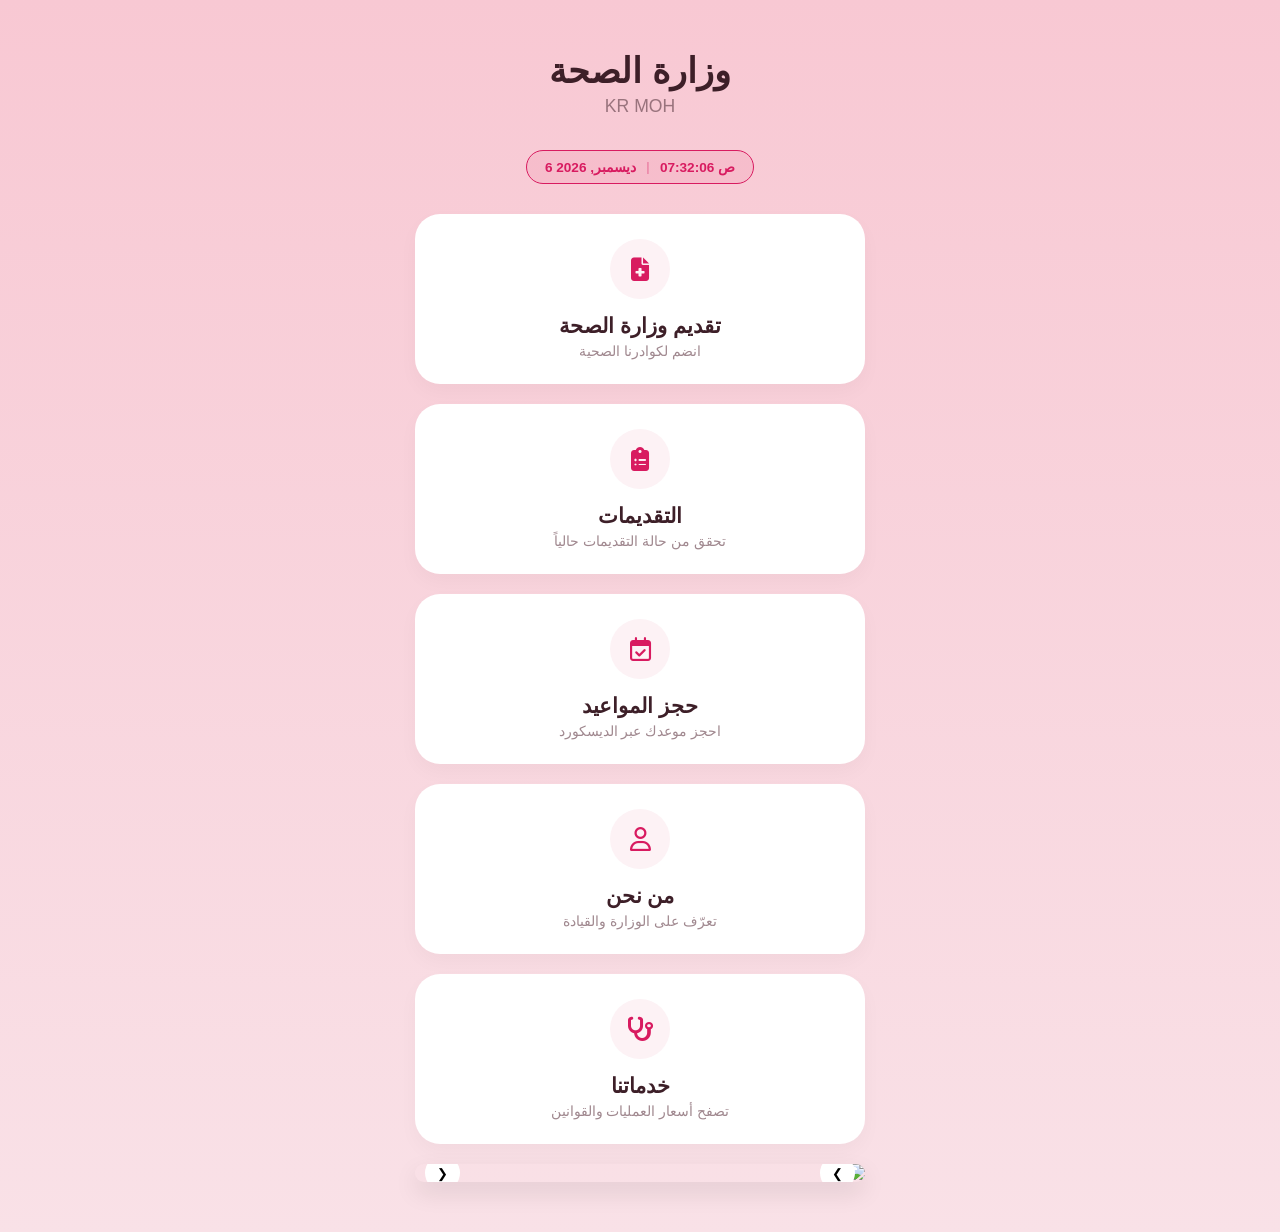
==== index.html @ a49d2ef0 "Update index.html" ====
<!DOCTYPE html>
<html lang="ar" dir="rtl">
<head>
    <meta charset="UTF-8">
    <meta name="viewport" content="width=device-width, initial-scale=1.0">
    <title>بوابة وزارة الصحة - KR MOH</title>
    <link rel="stylesheet" href="https://cdnjs.cloudflare.com/ajax/libs/font-awesome/6.4.0/css/all.min.css">
    <style>
        :root {
            --primary-pink: #d81b60;
            --soft-pink: #fdf2f5;
            --text-dark: #3d1f28;
            --bg-gradient: linear-gradient(180deg, #f8c8d3 0%, #f9e1e7 100%);
        }

        body { 
            margin: 0; font-family: 'Segoe UI', sans-serif; 
            background: var(--bg-gradient); min-height: 100vh; color: var(--text-dark);
            overflow-x: hidden;
        }

        .header-section { text-align: center; padding: 50px 20px 30px; }
        .header-section h1 { font-size: 2.2rem; margin: 0; font-weight: bold; }
        .header-section p { font-size: 1.1rem; opacity: 0.5; margin-top: 5px; }

        /* --- تصميم الساعة المتحركة --- */
        .time-widget {
            display: inline-flex;
            align-items: center;
            justify-content: center;
            background: rgba(216, 27, 96, 0.08);
            border: 1px solid var(--primary-pink);
            padding: 8px 18px;
            border-radius: 50px;
            font-size: 0.85rem;
            font-weight: bold;
            color: var(--primary-pink);
            gap: 10px;
            margin-top: 15px;
            direction: ltr;
        }
        .divider { opacity: 0.3; }

        .container { max-width: 450px; margin: 0 auto; padding: 0 20px 50px; }

        .card {
            background-color: #fff; border-radius: 25px; padding: 25px;
            margin-bottom: 20px; text-align: center;
            box-shadow: 0 8px 20px rgba(0,0,0,0.03); cursor: pointer; transition: 0.3s;
        }
        .card:active { transform: scale(0.95); }

        .icon-circle {
            width: 60px; height: 60px; background-color: var(--soft-pink);
            border-radius: 50%; display: flex; align-items: center; justify-content: center;
            margin: 0 auto 15px; color: var(--primary-pink); font-size: 24px;
        }

        .card h3 { margin: 0; font-size: 1.3rem; }
        .card p { margin: 5px 0 0; font-size: 0.9rem; color: #a0888f; }

        /* --- Modals --- */
        .modal-overlay {
            position: fixed; top: 0; left: 0; width: 100%; height: 100%;
            background: rgba(0, 0, 0, 0.3); backdrop-filter: blur(5px);
            display: none; justify-content: center; align-items: flex-end; z-index: 1000;
        }
        .modal-overlay.active { display: flex; }

        .modal-content {
            background: #fff; width: 100%; max-width: 450px;
            height: 85vh; 
            border-radius: 40px 40px 0 0; padding: 30px 20px;
            position: relative; box-shadow: 0 -10px 30px rgba(0,0,0,0.1);
            transform: translateY(100%); transition: transform 0.4s ease-out;
            overflow-y: auto;
        }
        .modal-overlay.active .modal-content { transform: translateY(0); }

        .modal-header { 
            display: flex; align-items: center; justify-content: space-between;
            margin-bottom: 25px; padding-bottom: 15px; border-bottom: 1px solid #eee;
        }
        .modal-header h3 { margin: 0; font-size: 1.5rem; }

        .close-btn {
            background: var(--soft-pink); color: var(--primary-pink);
            width: 35px; height: 35px; border-radius: 50%;
            display: flex; align-items: center; justify-content: center; cursor: pointer;
        }

        .modal-item, .leader-item {
            padding: 18px; border-radius: 20px; background: #fafafa;
            display: flex; align-items: center; gap: 15px; margin-bottom: 12px;
            cursor: pointer; transition: 0.2s;
        }
        .modal-item:hover { background: var(--soft-pink); transform: translateX(-5px); }
        .modal-item i, .leader-item i { color: var(--primary-pink); font-size: 20px; width: 25px; text-align: center; }

        .sub-view { display: none; }
        .leader-info h4 { margin: 0; font-size: 1.1rem; }
        .leader-info p { margin: 2px 0 0; font-size: 0.9rem; color: #a0888f; }
        .price-tag { margin-right: auto; font-weight: bold; color: var(--primary-pink); background: var(--soft-pink); padding: 5px 12px; border-radius: 12px; font-size: 0.9rem; }

        .slider-container {
            position: relative; overflow: hidden; border-radius: 20px;
            margin-top: 20px; box-shadow: 0 10px 25px rgba(0,0,0,0.1);
        }
        .slides { display: flex; transition: transform 0.5s ease; width: 100%; }
        .slides img { width: 100%; flex-shrink: 0; object-fit: cover; }
        .nav-btn { position: absolute; top: 50%; transform: translateY(-50%); background: #fff; border: none; width: 35px; height: 35px; border-radius: 50%; cursor: pointer; z-index: 10; }
        .btn-prev { right: 10px; } .btn-next { left: 10px; }
    </style>
</head>
<body>

    <div class="header-section">
        <h1>وزارة الصحة</h1>
        <p>KR MOH</p>
        
        <div class="time-widget">
            <span id="display-date">-- مارس, 2026</span>
            <span class="divider">|</span>
            <span id="display-time">00:00:00 ص</span>
        </div>
    </div>

    <div class="container">
        <div class="card">
            <div class="icon-circle"><i class="fa-solid fa-file-medical"></i></div>
            <h3>تقديم وزارة الصحة</h3>
            <p>انضم لكوادرنا الصحية</p>
        </div>

        <div class="card" onclick="openModal('applyStatusModal')">
            <div class="icon-circle"><i class="fa-solid fa-clipboard-list"></i></div>
            <h3>التقديمات</h3>
            <p>تحقق من حالة التقديمات حالياً</p>
        </div>

        <div class="card" onclick="window.open('https://discord.com/channels/851534602576461854/878551331508486224', '_blank')">
            <div class="icon-circle"><i class="fa-regular fa-calendar-check"></i></div>
            <h3>حجز المواعيد</h3>
            <p>احجز موعدك عبر الديسكورد</p>
        </div>

        <div class="card" onclick="openModal('aboutModal')">
            <div class="icon-circle"><i class="fa-regular fa-user"></i></div>
            <h3>من نحن</h3>
            <p>تعرّف على الوزارة والقيادة</p>
        </div>

        <div class="card" onclick="openModal('servicesModal')">
            <div class="icon-circle"><i class="fa-solid fa-stethoscope"></i></div>
            <h3>خدماتنا</h3>
            <p>تصفح أسعار العمليات والقوانين</p>
        </div>

        <div class="slider-container">
            <div class="slides" id="imgSlider">
                <img src="https://i.ibb.co/0ytYBzNd/image-5.png" alt="1">
                <img src="https://i.ibb.co/2YhW65mk/IMG-3065.png" alt="2">
                <img src="https://i.ibb.co/pBP81WkB/1647462106957.png" alt="3">
            </div>
            <button class="nav-btn btn-prev" onclick="move(1)">❯</button>
            <button class="nav-btn btn-next" onclick="move(-1)">❮</button>
        </div>
    </div>

    <div class="modal-overlay" id="applyStatusModal" onclick="closeModalOutside(event, 'applyStatusModal')">
        <div class="modal-content">
            <div class="modal-header">
                <div class="close-btn" onclick="closeModal('applyStatusModal')"><i class="fa-solid fa-xmark"></i></div>
                <h3>التقديمات</h3>
                <div style="width:35px"></div>
            </div>

            <div class="modal-item" style="flex-direction: column; align-items: flex-start; gap: 5px; cursor: default;">
                <div style="display: flex; align-items: center; gap: 12px;">
                    <i class="fa-solid fa-hospital-user"></i>
                    <span style="font-weight: bold;">تقديم وزارة الصحة</span>
                </div>
                <div style="margin-right: 37px; font-size: 0.95rem; color: #d81b60;">حالة التقديم : " غير متاح " ❌</div>
            </div>

            <div class="modal-item" style="flex-direction: column; align-items: flex-start; gap: 5px; cursor: default;">
                <div style="display: flex; align-items: center; gap: 12px;">
                    <i class="fa-solid fa-hand-holding-medical"></i>
                    <span style="font-weight: bold;">تقديم تطوع الهلال الاحمر</span>
                </div>
                <div style="margin-right: 37px; font-size: 0.95rem; color: #d81b60;">حالة التقديم : " غير متاح " ❌</div>
            </div>

            <div class="modal-item" style="flex-direction: column; align-items: flex-start; gap: 5px; cursor: default;">
                <div style="display: flex; align-items: center; gap: 12px;">
                    <i class="fa-solid fa-graduation-cap"></i>
                    <span style="font-weight: bold;">تقديم الكلية الصحية</span>
                </div>
                <div style="margin-right: 37px; font-size: 0.95rem; color: #d81b60;">حالة التقديم : " غير متاح " ❌</div>
            </div>
        </div>
    </div>

    <div class="modal-overlay" id="aboutModal" onclick="closeModalOutside(event, 'aboutModal')">
        <div class="modal-content">
            <div id="aboutMainView">
                <div class="modal-header">
                    <div class="close-btn" onclick="closeModal('aboutModal')"><i class="fa-solid fa-xmark"></i></div>
                    <h3>عن الوزارة</h3>
                    <div style="width:35px"></div>
                </div>
                <div class="modal-item" onclick="showView('aboutMainView', 'leadershipView')">
                    <i class="fa-solid fa-crown"></i>
                    <span>قيادة الوزارة</span>
                </div>
                <div class="modal-item" onclick="showView('aboutMainView', 'structureView')">
                    <i class="fa-solid fa-sitemap"></i>
                    <span>الهيكل التنظيمي</span>
                </div>
                <div class="modal-item" onclick="showView('aboutMainView', 'historyView')">
                    <i class="fa-solid fa-landmark"></i>
                    <span>تاريخ الوزارة</span>
                </div>
            </div>

            <div id="structureView" class="sub-view">
                <div class="modal-header">
                    <div class="close-btn" onclick="showView('structureView', 'aboutMainView')"><i class="fa-solid fa-arrow-right"></i></div>
                    <h3>الهيكل التنظيمي</h3>
                    <div style="width:35px"></div>
                </div>
                <div style="text-align: center; padding: 10px;">
                    <img src="https://i.postimg.cc/ZRYD2xvG/KR-20260323-054129.png" style="width: 100%; border-radius: 20px;">
                </div>
            </div>

            <div id="leadershipView" class="sub-view">
                <div class="modal-header">
                    <div class="close-btn" onclick="showView('leadershipView', 'aboutMainView')"><i class="fa-solid fa-arrow-right"></i></div>
                    <h3>القيادة العليا</h3>
                    <div style="width:35px"></div>
                </div>
                <div class="leader-item"><i class="fa-solid fa-user-tie"></i><div class="leader-info"><h4>أمين الجوبري</h4><p>وزير الصحة</p></div></div>
                <div class="leader-item"><i class="fa-solid fa-user-shield"></i><div class="leader-info"><h4>لا يوجد حالياً</h4><p>نائب وزير الصحة</p></div></div>
                <div class="leader-item"><i class="fa-solid fa-user-gear"></i><div class="leader-info"><h4>عمار الهذلي</h4><p>مستشار وزير الصحة</p></div></div>
                <div class="leader-item"><i class="fa-solid fa-hospital-user"></i><div class="leader-info"><h4>كريم السيد</h4><p>مدير المستشفى</p></div></div>
                <div class="leader-item"><i class="fa-solid fa-truck-medical"></i><div class="leader-info"><h4>هورس العربي</h4><p>مسؤول المسعفين</p></div></div>
            </div>

            <div id="historyView" class="sub-view">
                <div class="modal-header">
                    <div class="close-btn" onclick="showView('historyView', 'aboutMainView')"><i class="fa-solid fa-arrow-right"></i></div>
                    <h3>تاريخ الوزارة</h3>
                    <div style="width:35px"></div>
                </div>
                <div style="padding: 10px; line-height: 1.6;">
                    <p style="font-weight: bold; color: var(--primary-pink); background: var(--soft-pink); padding: 10px; border-radius: 15px; text-align: center;">
                        تأسست الوزارة في اليوم 21/9/2021
                    </p>
                    <h4 style="margin: 20px 0 10px;"><i class="fa-solid fa-clock-rotate-left" style="margin-left: 8px;"></i>وزراؤها عبر الزمن:</h4>
                    <div style="font-size: 0.9rem;">
                        <div class="modal-item" style="cursor: default; flex-direction: column; align-items: flex-start;">
                            <span style="font-weight: bold;">1- ستارك (أول وزير)</span>
                            <small>تعيين: 28/9/2021</small>
                        </div>
                        <div class="modal-item" style="cursor: default; flex-direction: column; align-items: flex-start;">
                            <span style="font-weight: bold;">2- cJ314</span>
                            <small>تعيين: 14/10/2021</small>
                        </div>
                        <div class="modal-item" style="cursor: default; flex-direction: column; align-items: flex-start;">
                            <span style="font-weight: bold;">3- خالد العتيبي</span>
                            <small>تعيين: 3/1/2022 | النائب: أحمد الحربي</small>
                        </div>
                        <div class="modal-item" style="cursor: default; flex-direction: column; align-items: flex-start;">
                            <span style="font-weight: bold;">4- أحمد الحربي</span>
                            <small>تعيين: 26/11/2022 | النائب: احمد البلوي | المستشار: أمين الجوبري</small>
                        </div>
                        <div class="modal-item" style="cursor: default; flex-direction: column; align-items: flex-start;">
                            <span style="font-weight: bold;">5- احمد البلوي</span>
                            <small>تعيين: 1/6/2023 | النائب السابق: ريان البلوي</small>
                        </div>
                        <div class="modal-item" style="cursor: default; flex-direction: column; align-items: flex-start;">
                            <span style="font-weight: bold;">6- ريان البلوي</span>
                            <small>تعيين: 07/09/2023 | النائب السابق: أمين الجوبري</small>
                        </div>
                        <div class="modal-item" style="cursor: default; flex-direction: column; align-items: flex-start;">
                            <span style="font-weight: bold;">7- أمين الجوبري</span>
                            <small>تعيين: 2023/8/17 | النائب: صالح الزهراني | المستشار: أبو عطالله</small>
                        </div>
                        <div class="modal-item" style="cursor: default; flex-direction: column; align-items: flex-start;">
                            <span style="font-weight: bold;">8- صالح الزهراني</span>
                            <small>تعيين: 2025/1/10 | النائب: s3udi101 | المستشار: أبو عطالله</small>
                        </div>
                        <div class="modal-item" style="cursor: default; flex-direction: column; align-items: flex-start;">
                            <span style="font-weight: bold;">9- خالد الأسمري</span>
                            <small>تعيين: 2026/9/5 | النائب: fd4o | المستشارين: kld111 & u_04</small>
                        </div>
                        <div class="modal-item" style="cursor: default; flex-direction: column; align-items: flex-start;">
                            <span style="font-weight: bold;">10- ابو سعود</span>
                            <small>تعيين: 2026/2/5 | النائب: u_04 | المستشار: rv8w</small>
                        </div>
                        <div class="modal-item" style="cursor: default; flex-direction: column; align-items: flex-start; border: 2px solid var(--primary-pink);">
                            <span style="font-weight: bold; color: var(--primary-pink);">11- أمين الجوبري (الوزير الحالي)</span>
                            <small>تعيين: 2026/3/1</small>
                        </div>
                    </div>
                </div>
            </div>
        </div>
    </div>

    <div class="modal-overlay" id="servicesModal" onclick="closeModalOutside(event, 'servicesModal')">
        <div class="modal-content">
            <div id="servicesMainView">
                <div class="modal-header">
                    <div class="close-btn" onclick="closeModal('servicesModal')"><i class="fa-solid fa-xmark"></i></div>
                    <h3>خدماتنا</h3>
                    <div style="width:35px"></div>
                </div>
                <div class="modal-item" onclick="showView('servicesMainView', 'operationsCatsView')">
                    <i class="fa-solid fa-money-bill-wave"></i>
                    <span>أسعار العمليات</span>
                </div>
                <div class="modal-item" onclick="showView('servicesMainView', 'citizenRightsView')">
                    <i class="fa-solid fa-scale-balanced"></i>
                    <span>حقوق المواطن العامة</span>
                </div>
                <div class="modal-item" onclick="showView('servicesMainView', 'rulesView')">
                    <i class="fa-solid fa-gavel"></i>
                    <span>قوانين الحجز</span>
                </div>
                <div class="modal-item" onclick="showView('servicesMainView', 'formsView')">
                    <i class="fa-solid fa-file-signature"></i>
                    <span>النماذج</span>
                </div>
            </div>

            <div id="citizenRightsView" class="sub-view">
                <div class="modal-header">
                    <div class="close-btn" onclick="showView('citizenRightsView', 'servicesMainView')"><i class="fa-solid fa-arrow-right"></i></div>
                    <h3>حقوق المواطن العامة</h3>
                    <div style="width:35px"></div>
                </div>
                <div class="modal-item" style="cursor: default;"><span>1- أن يتم أعلامك عن حقوقك بطريقة واضحة ومفهومة.</span></div>
                <div class="modal-item" style="cursor: default;"><span>2- الحصول على أنسب علاج والتمتع بأفضل الخدمات الملائمة له والتي تساعد على معالجة ألأمه  وتخطي مراحل العلاج بأمان.</span></div>
                <div class="modal-item" style="cursor: default;"><span>3- الحصول على أفضل أوجه الرعاية الصحية التي تحفظ كرامته وحريته وتبث أمل الشفاء في نفسه.</span></div>
            <div class="modal-item" style="cursor: default;"><span>4- التعرف على هوية الفريق الطبي و الطاقم الذي  يقوم على رعايته وخدمته ومعرفة الطبيب المسؤول المباشر عن  معالجته ومتابعة حالته.</span></div>
         <div class="modal-item" style="cursor: default;"><span>5- أختيار الطبيب المعالج وطلب رأي طبي أخر ( لا تطبق بعض الأوقات ).</span></div>
           <div class="modal-item" style="cursor: default;"><span>6- أن يتم اعلامك عن وضعك الصحي الحالي ، خيارات العلاج ، المخاطر المترتبة من العلاج ، النتائج المتوقعة من تلقي العلاج ، رفض العلاج ومدة الإقامة ، بالإضافة إلى حقه في معرفة تكاليف معالجته التقديرية مع حقه في المشاركة الكاملة في اتخاذ القرارات المتعلقة بالعلاج ، يمكنة الخروج من المستشفى على مسؤوليتة الخاصة.</span></div>
              <div class="modal-item" style="cursor: default;"><span>7- الحصول على التوعية والتأهيل والإرشاد ليكون قادراً على ممارسة حقه في المشاركة واتخاذ القرارات المتعلقة بعلاجه والتمييز بين الخيارات المتاحة ، له الحق في رفض العلاج أو طلب تخفيف الألم بطريقة فعالة.</span></div>
            <div class="modal-item" style="cursor: default;"><span>8- التأكد من استعمال جميع الحقوق حسب السياسة.</span></div>
            </div>

            <div id="formsView" class="sub-view">
                <div class="modal-header">
                    <div class="close-btn" onclick="showView('formsView', 'servicesMainView')"><i class="fa-solid fa-arrow-right"></i></div>
                    <h3>النماذج</h3>
                    <div style="width:35px"></div>
                </div>
                <div class="modal-item"><span>نموذج شكوى</span></div>
                <div class="modal-item"><span>نموذج اقتراح</span></div>
                <div class="modal-item"><span>نموذج تقرير طبي</span></div>
            </div>

            <div id="operationsCatsView" class="sub-view">
                <div class="modal-header">
                    <div class="close-btn" onclick="showView('operationsCatsView', 'servicesMainView')"><i class="fa-solid fa-arrow-right"></i></div>
                    <h3>أقسام العمليات</h3>
                    <div style="width:35px"></div>
                </div>
                <div class="modal-item" onclick="showView('operationsCatsView', 'cat1View')"><span>الجراحة العامة والعيون</span></div>
                <div class="modal-item" onclick="showView('operationsCatsView', 'cat2View')"><span>العظام والمفاصل</span></div>
                <div class="modal-item" onclick="showView('operationsCatsView', 'cat3View')"><span>القلب</span></div>
                <div class="modal-item" onclick="showView('operationsCatsView', 'cat4View')"><span>الدماغ وبقية الجسم</span></div>
            </div>

            <div id="cat1View" class="sub-view">
                <div class="modal-header">
                    <div class="close-btn" onclick="showView('cat1View', 'operationsCatsView')"><i class="fa-solid fa-arrow-right"></i></div>
                    <h3>الجراحة والعيون</h3>
                    <div style="width:35px"></div>
                </div>
                <div class="leader-item"><span>استئصال المرارة</span><div class="price-tag">4k</div></div>
                <div class="leader-item"><span>الأورام السطحية</span><div class="price-tag">4k</div></div>
                <div class="leader-item"><span>عمليات الجهاز الهضمي</span><div class="price-tag">4k</div></div>
                <div class="leader-item"><span>عمليات التجميل</span><div class="price-tag">4k</div></div>
                <div class="leader-item"><span>تصحيح النظر</span><div class="price-tag">5k</div></div>
                <div class="leader-item"><span>زراعة القرنية</span><div class="price-tag">5k</div></div>
            </div>

            <div id="cat2View" class="sub-view">
                <div class="modal-header">
                    <div class="close-btn" onclick="showView('cat2View', 'operationsCatsView')"><i class="fa-solid fa-arrow-right"></i></div>
                    <h3>العظام والمفاصل</h3>
                    <div style="width:35px"></div>
                </div>
                <div class="leader-item"><span>إصلاح الكسور</span><div class="price-tag">5k</div></div>
                <div class="leader-item"><span>تغيير المفاصل</span><div class="price-tag">5k</div></div>
                <div class="leader-item"><span>إصلاح الأربطة</span><div class="price-tag">5k</div></div>
                <div class="leader-item"><span>تطويل العظام</span><div class="price-tag">5k</div></div>
                <div class="leader-item"><span>الرباط الصليبي</span><div class="price-tag">5k</div></div>
            </div>

            <div id="cat3View" class="sub-view">
                <div class="modal-header">
                    <div class="close-btn" onclick="showView('cat3View', 'operationsCatsView')"><i class="fa-solid fa-arrow-right"></i></div>
                    <h3>القلب</h3>
                    <div style="width:35px"></div>
                </div>
                <div class="leader-item"><span>القسطرة</span><div class="price-tag">8k</div></div>
                <div class="leader-item"><span>الشرايين ومشاكلها</span><div class="price-tag">8k</div></div>
                <div class="leader-item"><span>تغيير الصمامات</span><div class="price-tag">8k</div></div>
                <div class="leader-item"><span>القلب المفتوح</span><div class="price-tag">8k</div></div>
            </div>

            <div id="cat4View" class="sub-view">
                <div class="modal-header">
                    <div class="close-btn" onclick="showView('cat4View', 'operationsCatsView')"><i class="fa-solid fa-arrow-right"></i></div>
                    <h3>الدماغ وبقية الجسم</h3>
                    <div style="width:35px"></div>
                </div>
                <div class="leader-item"><span>أورام الدماغ</span><div class="price-tag">5k</div></div>
                <div class="leader-item"><span>نزيف داخلي / بالدماغ</span><div class="price-tag">5k</div></div>
                <div class="leader-item"><span>حصى الكلى</span><div class="price-tag">5k</div></div>
                <div class="leader-item"><span>زراعة كلى</span><div class="price-tag">5k</div></div>
                <div class="leader-item"><span>الطلقات النارية</span><div class="price-tag">5k</div></div>
                <div class="leader-item"><span>أعراض الجسم الأخرى</span><div class="price-tag">5k</div></div>
            </div>

            <div id="rulesView" class="sub-view">
                <div class="modal-header">
                    <div class="close-btn" onclick="showView('rulesView', 'servicesMainView')"><i class="fa-solid fa-arrow-right"></i></div>
                    <h3>قوانين الحجز العامة</h3>
                    <div style="width:35px"></div>
                </div>
                <div class="modal-item"><i class="fa-solid fa-rotate-left"></i><span>1- يمنع تكرار الحجز.</span></div>
                <div class="modal-item"><i class="fa-solid fa-at"></i><span>2- يمنع المنشن منعاً باتاً.</span></div>
                <div class="modal-item"><i class="fa-solid fa-comment-slash"></i><span>3- يمنع التحدث في شات الحجز منعاً باتاً.</span></div>
                <div class="modal-item"><i class="fa-solid fa-file-circle-exclamation"></i><span>4- عدم التزامك للنموذج يعرضك للرفض.</span></div>
                <div class="modal-item"><i class="fa-solid fa-id-card"></i><span>5- عدم كتابة بياناتك الكاملة يعرضك للرفض.</span></div>
                <div class="modal-item"><i class="fa-solid fa-user-slash"></i><span>6- يمنع إزعاج المسعفين أو من يخصهم الأمر.</span></div>
                <div class="modal-item"><i class="fa-solid fa-user-lock"></i><span>7- يمنع التقديم للرتب التالية: المطلوبين لدى العدالة - مسؤولين البلاك ماركت - رئيس العصابة ونائبه.</span></div>
            </div>
        </div>
    </div>

    <script>
        // --- سكربت الساعة الجديد ---
        function updateClock() {
            const now = new Date();
            const months = ["يناير", "فبراير", "مارس", "أبريل", "مايو", "يونيو", "يوليو", "أغسطس", "سبتمبر", "أكتوبر", "نوفمبر", "ديسمبر"];
            const dateStr = `${now.getDate()} ${months[now.getMonth()]}, ${now.getFullYear()}`;
            
            let h = now.getHours();
            let m = String(now.getMinutes()).padStart(2, '0');
            let s = String(now.getSeconds()).padStart(2, '0');
            let ampm = h >= 12 ? 'م' : 'ص';
            h = h % 12 || 12;
            const timeStr = `${String(h).padStart(2, '0')}:${m}:${s} ${ampm}`;

            document.getElementById('display-date').textContent = dateStr;
            document.getElementById('display-time').textContent = timeStr;
        }
        setInterval(updateClock, 1000);
        updateClock();

        // --- باقي السكربت الخاص بك ---
        function openModal(id) { 
            const m = document.getElementById(id);
            if(m) {
                m.style.display = 'flex';
                setTimeout(() => m.classList.add('active'), 10);
            }
        }

        function closeModal(id) { 
            const m = document.getElementById(id);
            if(m) {
                m.classList.remove('active');
                setTimeout(() => {
                    m.style.display = 'none';
                    resetModals();
                }, 400);
            }
        }

        function closeModalOutside(e, id) { if(e.target.id === id) closeModal(id); }

        function showView(hideId, showId) {
            document.getElementById(hideId).style.display = 'none';
            document.getElementById(showId).style.display = 'block';
        }

        function resetModals() {
            const views = ['aboutMainView', 'servicesMainView'];
            views.forEach(v => { if(document.getElementById(v)) document.getElementById(v).style.display = 'block'; });
            const subs = document.querySelectorAll('.sub-view');
            subs.forEach(s => s.style.display = 'none');
        }

        let idx = 0;
        function move(n) {
            const s = document.getElementById('imgSlider');
            idx = (idx + n + 3) % 3;
            s.style.transform = `translateX(${idx * 100}%)`;
        }
    </script>
</body>
</html>
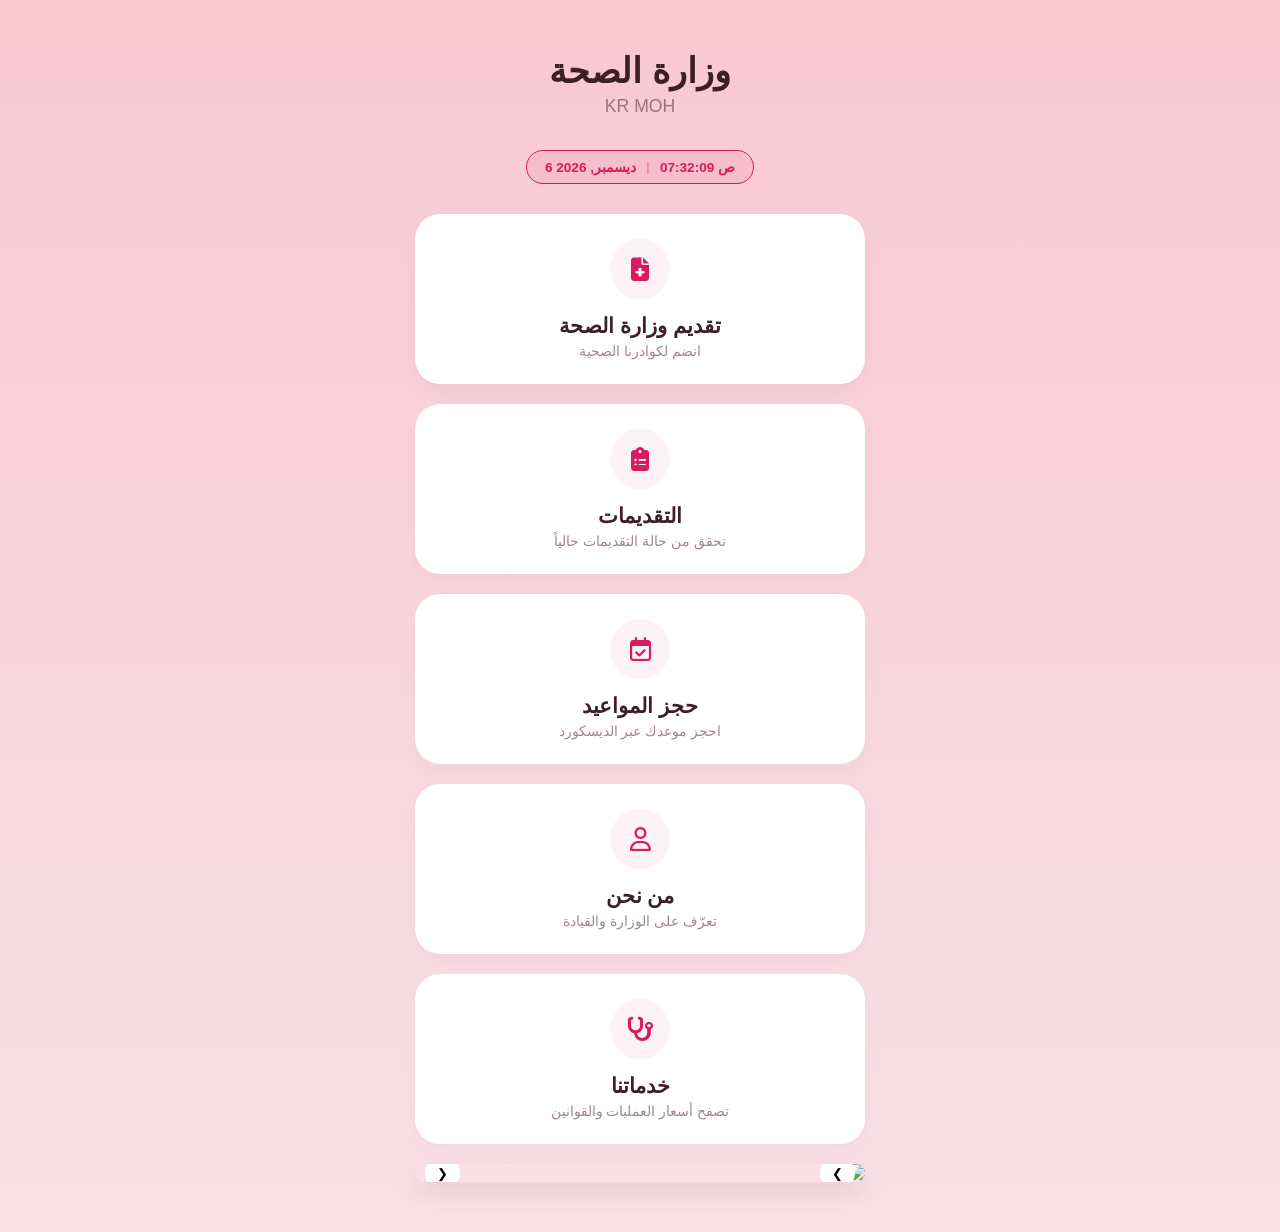
==== commit 22cb7cf9: "Update index.html" ====
--- a/index.html
+++ b/index.html
@@ -344,11 +344,11 @@
                 <div class="modal-item" style="cursor: default;"><span>1- أن يتم أعلامك عن حقوقك بطريقة واضحة ومفهومة.</span></div>
                 <div class="modal-item" style="cursor: default;"><span>2- الحصول على أنسب علاج والتمتع بأفضل الخدمات الملائمة له والتي تساعد على معالجة ألأمه  وتخطي مراحل العلاج بأمان.</span></div>
                 <div class="modal-item" style="cursor: default;"><span>3- الحصول على أفضل أوجه الرعاية الصحية التي تحفظ كرامته وحريته وتبث أمل الشفاء في نفسه.</span></div>
-            <div class="modal-item" style="cursor: default;"><span>4- التعرف على هوية الفريق الطبي و الطاقم الذي  يقوم على رعايته وخدمته ومعرفة الطبيب المسؤول المباشر عن  معالجته ومتابعة حالته.</span></div>
-         <div class="modal-item" style="cursor: default;"><span>5- أختيار الطبيب المعالج وطلب رأي طبي أخر ( لا تطبق بعض الأوقات ).</span></div>
-           <div class="modal-item" style="cursor: default;"><span>6- أن يتم اعلامك عن وضعك الصحي الحالي ، خيارات العلاج ، المخاطر المترتبة من العلاج ، النتائج المتوقعة من تلقي العلاج ، رفض العلاج ومدة الإقامة ، بالإضافة إلى حقه في معرفة تكاليف معالجته التقديرية مع حقه في المشاركة الكاملة في اتخاذ القرارات المتعلقة بالعلاج ، يمكنة الخروج من المستشفى على مسؤوليتة الخاصة.</span></div>
-              <div class="modal-item" style="cursor: default;"><span>7- الحصول على التوعية والتأهيل والإرشاد ليكون قادراً على ممارسة حقه في المشاركة واتخاذ القرارات المتعلقة بعلاجه والتمييز بين الخيارات المتاحة ، له الحق في رفض العلاج أو طلب تخفيف الألم بطريقة فعالة.</span></div>
-            <div class="modal-item" style="cursor: default;"><span>8- التأكد من استعمال جميع الحقوق حسب السياسة.</span></div>
+                <div class="modal-item" style="cursor: default;"><span>4- التعرف على هوية الفريق الطبي و الطاقم الذي  يقوم على رعايته وخدمته ومعرفة الطبيب المسؤول المباشر عن  معالجته ومتابعة حالته.</span></div>
+                <div class="modal-item" style="cursor: default;"><span>5- أختيار الطبيب المعالج وطلب رأي طبي أخر ( لا تطبق بعض الأوقات ).</span></div>
+                <div class="modal-item" style="cursor: default;"><span>6- أن يتم اعلامك عن وضعك الصحي الحالي ، خيارات العلاج ، المخاطر المترتبة من العلاج ، النتائج المتوقعة من تلقي العلاج ، رفض العلاج ومدة الإقامة ، بالإضافة إلى حقه في معرفة تكاليف معالجته التقديرية مع حقه في المشاركة الكاملة في اتخاذ القرارات المتعلقة بالعلاج ، يمكنة الخروج من المستشفى على مسؤوليتة الخاصة.</span></div>
+                <div class="modal-item" style="cursor: default;"><span>7- الحصول على التوعية والتأهيل والإرشاد ليكون قادراً على ممارسة حقه في المشاركة واتخاذ القرارات المتعلقة بعلاجه والتمييز بين الخيارات المتاحة ، له الحق في رفض العلاج أو طلب تخفيف الألم بطريقة فعالة.</span></div>
+                <div class="modal-item" style="cursor: default;"><span>8- التأكد من استعمال جميع الحقوق حسب السياسة.</span></div>
             </div>
 
             <div id="formsView" class="sub-view">
@@ -357,9 +357,10 @@
                     <h3>النماذج</h3>
                     <div style="width:35px"></div>
                 </div>
-                <div class="modal-item"><span>نموذج شكوى</span></div>
-                <div class="modal-item"><span>نموذج اقتراح</span></div>
-                <div class="modal-item"><span>نموذج تقرير طبي</span></div>
+                <div class="modal-item" onclick="openModal('vaccineModal')"><i class="fa-solid fa-syringe"></i><span>نموذج حجز اللقاح</span></div>
+                <div class="modal-item" onclick="openModal('bloodModal')"><i class="fa-solid fa-droplet"></i><span>نموذج حجز تبرع بالدم</span></div>
+                <div class="modal-item" onclick="openModal('doctorModal')"><i class="fa-solid fa-user-doctor"></i><span>نموذج حجز دكتور</span></div>
+                <div class="modal-item" onclick="openModal('checkupModal')"><i class="fa-solid fa-microscope"></i><span>نموذج حجز فحص</span></div>
             </div>
 
             <div id="operationsCatsView" class="sub-view">
@@ -444,8 +445,80 @@
         </div>
     </div>
 
+    <div class="modal-overlay" id="vaccineModal" onclick="closeModalOutside(event, 'vaccineModal')">
+        <div class="modal-content">
+            <div class="modal-header">
+                <div class="close-btn" onclick="closeModal('vaccineModal')"><i class="fa-solid fa-xmark"></i></div>
+                <h3>نموذج حجز اللقاح</h3>
+                <div style="width:35px"></div>
+            </div>
+            <div style="padding: 15px; line-height: 1.8; background: #fafafa; border-radius: 20px; text-align: right; direction: rtl;">
+                <p><b>* الاسم بالدسكورد:</b></p>
+                <p><b>* الاسم باللعبة:</b></p>
+                <p><b>* العمر:</b></p>
+                <p><b>* نوع اللقاح:</b></p>
+                <p><b>* رقم الجرعة:</b></p>
+                <p><b>* وقت اخذ الجرعة:</b></p>
+            </div>
+        </div>
+    </div>
+
+    <div class="modal-overlay" id="bloodModal" onclick="closeModalOutside(event, 'bloodModal')">
+        <div class="modal-content">
+            <div class="modal-header">
+                <div class="close-btn" onclick="closeModal('bloodModal')"><i class="fa-solid fa-xmark"></i></div>
+                <h3>نموذج حجز تبرع بالدم</h3>
+                <div style="width:35px"></div>
+            </div>
+            <div style="padding: 15px; line-height: 1.8; background: #fafafa; border-radius: 20px; text-align: right; direction: rtl;">
+                <p><b>* الاسم بالدسكورد:</b></p>
+                <p><b>* اسمك باللعبة:</b></p>
+                <p><b>* العمر:</b></p>
+                <p><b>* فصيلة الدم:</b></p>
+                <p><b>* وقت التبرع:</b></p>
+            </div>
+        </div>
+    </div>
+
+    <div class="modal-overlay" id="doctorModal" onclick="closeModalOutside(event, 'doctorModal')">
+        <div class="modal-content">
+            <div class="modal-header">
+                <div class="close-btn" onclick="closeModal('doctorModal')"><i class="fa-solid fa-xmark"></i></div>
+                <h3>نموذج حجز دكتور</h3>
+                <div style="width:35px"></div>
+            </div>
+            <div style="padding: 15px; line-height: 1.8; background: #fafafa; border-radius: 20px; text-align: right; direction: rtl;">
+                <p><b>* الاسم بالدسكورد:</b></p>
+                <p><b>* الاسم باللعبة:</b></p>
+                <p><b>* العمر:</b></p>
+                <p><b>* ما هي حالتك:</b></p>
+                <p><b>* اي دكتور تحتاج:</b></p>
+                <p><b>* وقت مقابلة الدكتور:</b></p>
+                <p><b>* هل تم مراجعة حالتك خلال ٣ أيام سابقه؟ (نعم / لا ):</b></p>
+            </div>
+        </div>
+    </div>
+
+    <div class="modal-overlay" id="checkupModal" onclick="closeModalOutside(event, 'checkupModal')">
+        <div class="modal-content">
+            <div class="modal-header">
+                <div class="close-btn" onclick="closeModal('checkupModal')"><i class="fa-solid fa-xmark"></i></div>
+                <h3>نموذج حجز فحص</h3>
+                <div style="width:35px"></div>
+            </div>
+            <div style="padding: 15px; line-height: 1.8; background: #fafafa; border-radius: 20px; text-align: right; direction: rtl;">
+                <p><b>* الاسم بالدسكورد:</b></p>
+                <p><b>* الاسم باللعبة:</b></p>
+                <p><b>* العمر:</b></p>
+                <p><b>* نوع الفحص ( شامل - جزئي ):</b></p>
+                <p style="color: #666; font-size: 0.85rem;">-# يوجد فحص دم وتحاليل</p>
+                <p><b>* وقت الفحص:</b></p>
+            </div>
+        </div>
+    </div>
+
     <script>
-        // --- سكربت الساعة الجديد ---
+        // --- سكربت الساعة ---
         function updateClock() {
             const now = new Date();
             const months = ["يناير", "فبراير", "مارس", "أبريل", "مايو", "يونيو", "يوليو", "أغسطس", "سبتمبر", "أكتوبر", "نوفمبر", "ديسمبر"];
@@ -464,7 +537,7 @@
         setInterval(updateClock, 1000);
         updateClock();
 
-        // --- باقي السكربت الخاص بك ---
+        // --- وظائف المودال ---
         function openModal(id) { 
             const m = document.getElementById(id);
             if(m) {
@@ -492,10 +565,10 @@
         }
 
         function resetModals() {
-            const views = ['aboutMainView', 'servicesMainView'];
+            const views = ['aboutMainView', 'servicesMainView', 'operationsCatsView'];
             views.forEach(v => { if(document.getElementById(v)) document.getElementById(v).style.display = 'block'; });
             const subs = document.querySelectorAll('.sub-view');
-            subs.forEach(s => s.style.display = 'none');
+            subs.forEach(s => { if(s.id !== 'aboutMainView' && s.id !== 'servicesMainView') s.style.display = 'none'; });
         }
 
         let idx = 0;
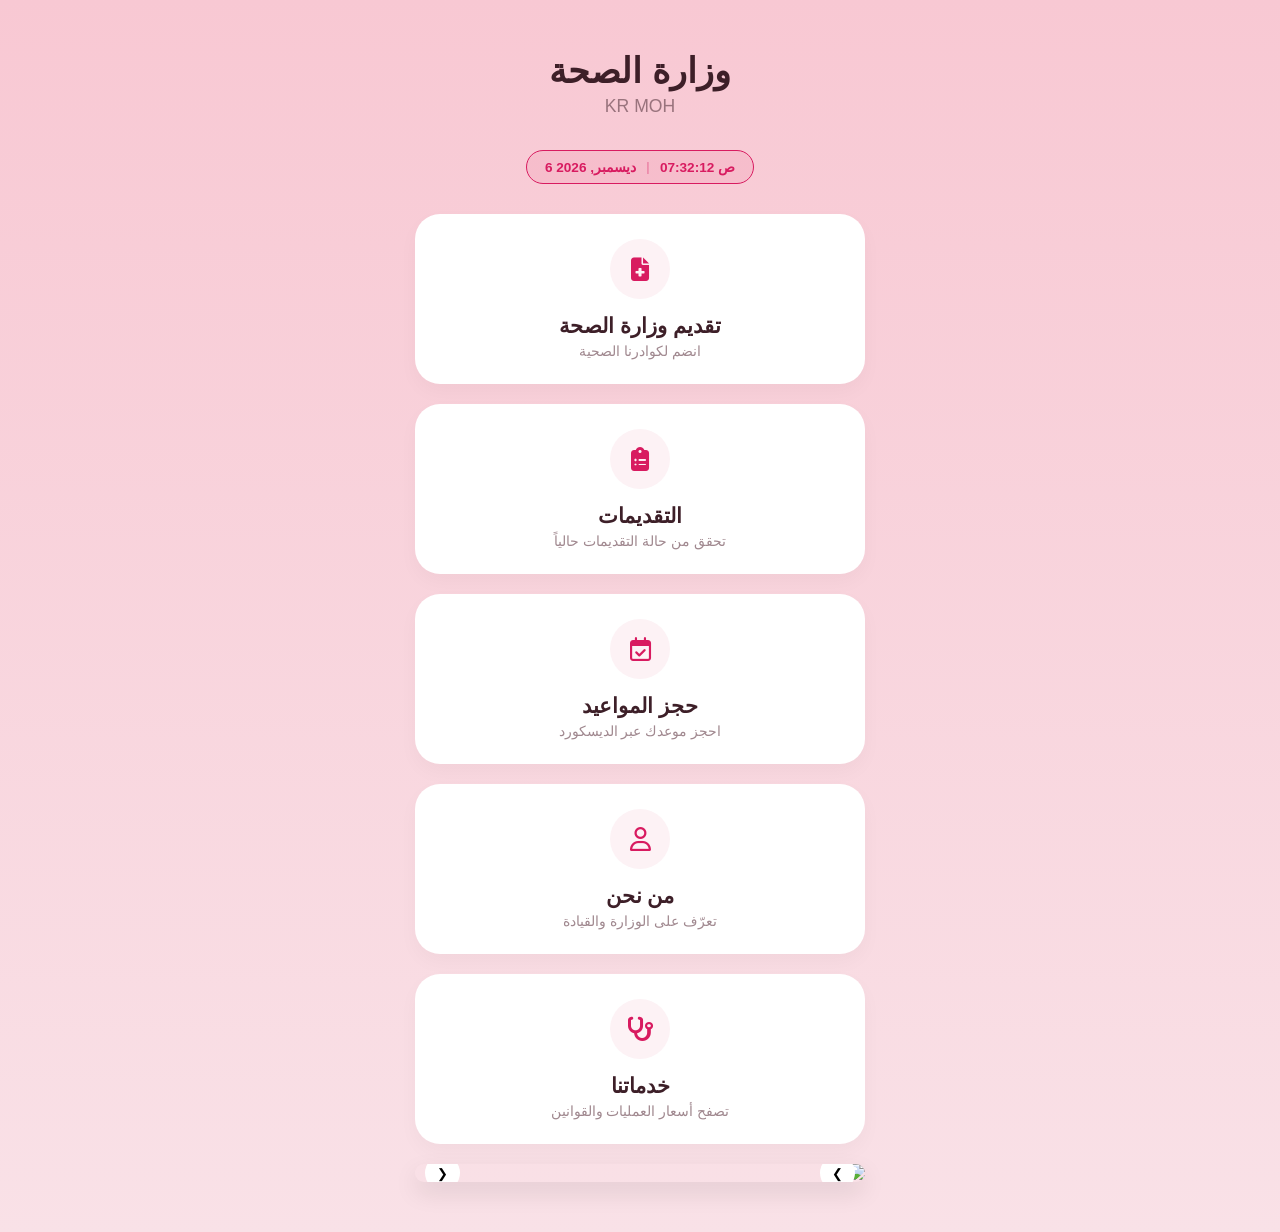
==== commit 27fecb6a: "Update index.html" ====
--- a/index.html
+++ b/index.html
@@ -23,7 +23,6 @@
         .header-section h1 { font-size: 2.2rem; margin: 0; font-weight: bold; }
         .header-section p { font-size: 1.1rem; opacity: 0.5; margin-top: 5px; }
 
-        /* --- تصميم الساعة المتحركة --- */
         .time-widget {
             display: inline-flex;
             align-items: center;
@@ -59,7 +58,6 @@
         .card h3 { margin: 0; font-size: 1.3rem; }
         .card p { margin: 5px 0 0; font-size: 0.9rem; color: #a0888f; }
 
-        /* --- Modals --- */
         .modal-overlay {
             position: fixed; top: 0; left: 0; width: 100%; height: 100%;
             background: rgba(0, 0, 0, 0.3); backdrop-filter: blur(5px);
@@ -174,7 +172,6 @@
                 <h3>التقديمات</h3>
                 <div style="width:35px"></div>
             </div>
-
             <div class="modal-item" style="flex-direction: column; align-items: flex-start; gap: 5px; cursor: default;">
                 <div style="display: flex; align-items: center; gap: 12px;">
                     <i class="fa-solid fa-hospital-user"></i>
@@ -182,7 +179,6 @@
                 </div>
                 <div style="margin-right: 37px; font-size: 0.95rem; color: #d81b60;">حالة التقديم : " غير متاح " ❌</div>
             </div>
-
             <div class="modal-item" style="flex-direction: column; align-items: flex-start; gap: 5px; cursor: default;">
                 <div style="display: flex; align-items: center; gap: 12px;">
                     <i class="fa-solid fa-hand-holding-medical"></i>
@@ -190,7 +186,6 @@
                 </div>
                 <div style="margin-right: 37px; font-size: 0.95rem; color: #d81b60;">حالة التقديم : " غير متاح " ❌</div>
             </div>
-
             <div class="modal-item" style="flex-direction: column; align-items: flex-start; gap: 5px; cursor: default;">
                 <div style="display: flex; align-items: center; gap: 12px;">
                     <i class="fa-solid fa-graduation-cap"></i>
@@ -209,18 +204,9 @@
                     <h3>عن الوزارة</h3>
                     <div style="width:35px"></div>
                 </div>
-                <div class="modal-item" onclick="showView('aboutMainView', 'leadershipView')">
-                    <i class="fa-solid fa-crown"></i>
-                    <span>قيادة الوزارة</span>
-                </div>
-                <div class="modal-item" onclick="showView('aboutMainView', 'structureView')">
-                    <i class="fa-solid fa-sitemap"></i>
-                    <span>الهيكل التنظيمي</span>
-                </div>
-                <div class="modal-item" onclick="showView('aboutMainView', 'historyView')">
-                    <i class="fa-solid fa-landmark"></i>
-                    <span>تاريخ الوزارة</span>
-                </div>
+                <div class="modal-item" onclick="showView('aboutMainView', 'leadershipView')"><i class="fa-solid fa-crown"></i><span>قيادة الوزارة</span></div>
+                <div class="modal-item" onclick="showView('aboutMainView', 'structureView')"><i class="fa-solid fa-sitemap"></i><span>الهيكل التنظيمي</span></div>
+                <div class="modal-item" onclick="showView('aboutMainView', 'historyView')"><i class="fa-solid fa-landmark"></i><span>تاريخ الوزارة</span></div>
             </div>
 
             <div id="structureView" class="sub-view">
@@ -229,9 +215,7 @@
                     <h3>الهيكل التنظيمي</h3>
                     <div style="width:35px"></div>
                 </div>
-                <div style="text-align: center; padding: 10px;">
-                    <img src="https://i.postimg.cc/ZRYD2xvG/KR-20260323-054129.png" style="width: 100%; border-radius: 20px;">
-                </div>
+                <div style="text-align: center; padding: 10px;"><img src="https://i.postimg.cc/ZRYD2xvG/KR-20260323-054129.png" style="width: 100%; border-radius: 20px;"></div>
             </div>
 
             <div id="leadershipView" class="sub-view">
@@ -254,55 +238,20 @@
                     <div style="width:35px"></div>
                 </div>
                 <div style="padding: 10px; line-height: 1.6;">
-                    <p style="font-weight: bold; color: var(--primary-pink); background: var(--soft-pink); padding: 10px; border-radius: 15px; text-align: center;">
-                        تأسست الوزارة في اليوم 21/9/2021
-                    </p>
+                    <p style="font-weight: bold; color: var(--primary-pink); background: var(--soft-pink); padding: 10px; border-radius: 15px; text-align: center;">تأسست الوزارة في اليوم 21/9/2021</p>
                     <h4 style="margin: 20px 0 10px;"><i class="fa-solid fa-clock-rotate-left" style="margin-left: 8px;"></i>وزراؤها عبر الزمن:</h4>
                     <div style="font-size: 0.9rem;">
-                        <div class="modal-item" style="cursor: default; flex-direction: column; align-items: flex-start;">
-                            <span style="font-weight: bold;">1- ستارك (أول وزير)</span>
-                            <small>تعيين: 28/9/2021</small>
-                        </div>
-                        <div class="modal-item" style="cursor: default; flex-direction: column; align-items: flex-start;">
-                            <span style="font-weight: bold;">2- cJ314</span>
-                            <small>تعيين: 14/10/2021</small>
-                        </div>
-                        <div class="modal-item" style="cursor: default; flex-direction: column; align-items: flex-start;">
-                            <span style="font-weight: bold;">3- خالد العتيبي</span>
-                            <small>تعيين: 3/1/2022 | النائب: أحمد الحربي</small>
-                        </div>
-                        <div class="modal-item" style="cursor: default; flex-direction: column; align-items: flex-start;">
-                            <span style="font-weight: bold;">4- أحمد الحربي</span>
-                            <small>تعيين: 26/11/2022 | النائب: احمد البلوي | المستشار: أمين الجوبري</small>
-                        </div>
-                        <div class="modal-item" style="cursor: default; flex-direction: column; align-items: flex-start;">
-                            <span style="font-weight: bold;">5- احمد البلوي</span>
-                            <small>تعيين: 1/6/2023 | النائب السابق: ريان البلوي</small>
-                        </div>
-                        <div class="modal-item" style="cursor: default; flex-direction: column; align-items: flex-start;">
-                            <span style="font-weight: bold;">6- ريان البلوي</span>
-                            <small>تعيين: 07/09/2023 | النائب السابق: أمين الجوبري</small>
-                        </div>
-                        <div class="modal-item" style="cursor: default; flex-direction: column; align-items: flex-start;">
-                            <span style="font-weight: bold;">7- أمين الجوبري</span>
-                            <small>تعيين: 2023/8/17 | النائب: صالح الزهراني | المستشار: أبو عطالله</small>
-                        </div>
-                        <div class="modal-item" style="cursor: default; flex-direction: column; align-items: flex-start;">
-                            <span style="font-weight: bold;">8- صالح الزهراني</span>
-                            <small>تعيين: 2025/1/10 | النائب: s3udi101 | المستشار: أبو عطالله</small>
-                        </div>
-                        <div class="modal-item" style="cursor: default; flex-direction: column; align-items: flex-start;">
-                            <span style="font-weight: bold;">9- خالد الأسمري</span>
-                            <small>تعيين: 2026/9/5 | النائب: fd4o | المستشارين: kld111 & u_04</small>
-                        </div>
-                        <div class="modal-item" style="cursor: default; flex-direction: column; align-items: flex-start;">
-                            <span style="font-weight: bold;">10- ابو سعود</span>
-                            <small>تعيين: 2026/2/5 | النائب: u_04 | المستشار: rv8w</small>
-                        </div>
-                        <div class="modal-item" style="cursor: default; flex-direction: column; align-items: flex-start; border: 2px solid var(--primary-pink);">
-                            <span style="font-weight: bold; color: var(--primary-pink);">11- أمين الجوبري (الوزير الحالي)</span>
-                            <small>تعيين: 2026/3/1</small>
-                        </div>
+                        <div class="modal-item" style="cursor: default; flex-direction: column; align-items: flex-start;"><span>1- ستارك (أول وزير)</span><small>28/9/2021</small></div>
+                        <div class="modal-item" style="cursor: default; flex-direction: column; align-items: flex-start;"><span>2- cJ314</span><small>14/10/2021</small></div>
+                        <div class="modal-item" style="cursor: default; flex-direction: column; align-items: flex-start;"><span>3- خالد العتيبي</span><small>3/1/2022</small></div>
+                        <div class="modal-item" style="cursor: default; flex-direction: column; align-items: flex-start;"><span>4- أحمد الحربي</span><small>26/11/2022</small></div>
+                        <div class="modal-item" style="cursor: default; flex-direction: column; align-items: flex-start;"><span>5- احمد البلوي</span><small>1/6/2023</small></div>
+                        <div class="modal-item" style="cursor: default; flex-direction: column; align-items: flex-start;"><span>6- ريان البلوي</span><small>07/09/2023</small></div>
+                        <div class="modal-item" style="cursor: default; flex-direction: column; align-items: flex-start;"><span>7- أمين الجوبري</span><small>2023/8/17</small></div>
+                        <div class="modal-item" style="cursor: default; flex-direction: column; align-items: flex-start;"><span>8- صالح الزهراني</span><small>2025/1/10</small></div>
+                        <div class="modal-item" style="cursor: default; flex-direction: column; align-items: flex-start;"><span>9- خالد الأسمري</span><small>2026/9/5</small></div>
+                        <div class="modal-item" style="cursor: default; flex-direction: column; align-items: flex-start;"><span>10- ابو سعود</span><small>2026/2/5</small></div>
+                        <div class="modal-item" style="cursor: default; flex-direction: column; align-items: flex-start; border: 2px solid var(--primary-pink);"><span style="font-weight: bold; color: var(--primary-pink);">11- أمين الجوبري (الوزير الحالي)</span><small>2026/3/1</small></div>
                     </div>
                 </div>
             </div>
@@ -317,22 +266,10 @@
                     <h3>خدماتنا</h3>
                     <div style="width:35px"></div>
                 </div>
-                <div class="modal-item" onclick="showView('servicesMainView', 'operationsCatsView')">
-                    <i class="fa-solid fa-money-bill-wave"></i>
-                    <span>أسعار العمليات</span>
-                </div>
-                <div class="modal-item" onclick="showView('servicesMainView', 'citizenRightsView')">
-                    <i class="fa-solid fa-scale-balanced"></i>
-                    <span>حقوق المواطن العامة</span>
-                </div>
-                <div class="modal-item" onclick="showView('servicesMainView', 'rulesView')">
-                    <i class="fa-solid fa-gavel"></i>
-                    <span>قوانين الحجز</span>
-                </div>
-                <div class="modal-item" onclick="showView('servicesMainView', 'formsView')">
-                    <i class="fa-solid fa-file-signature"></i>
-                    <span>النماذج</span>
-                </div>
+                <div class="modal-item" onclick="showView('servicesMainView', 'operationsCatsView')"><i class="fa-solid fa-money-bill-wave"></i><span>أسعار العمليات</span></div>
+                <div class="modal-item" onclick="showView('servicesMainView', 'citizenRightsView')"><i class="fa-solid fa-scale-balanced"></i><span>حقوق المواطن العامة</span></div>
+                <div class="modal-item" onclick="showView('servicesMainView', 'rulesView')"><i class="fa-solid fa-gavel"></i><span>قوانين الحجز</span></div>
+                <div class="modal-item" onclick="showView('servicesMainView', 'formsView')"><i class="fa-solid fa-file-signature"></i><span>النماذج</span></div>
             </div>
 
             <div id="citizenRightsView" class="sub-view">
@@ -341,14 +278,91 @@
                     <h3>حقوق المواطن العامة</h3>
                     <div style="width:35px"></div>
                 </div>
-                <div class="modal-item" style="cursor: default;"><span>1- أن يتم أعلامك عن حقوقك بطريقة واضحة ومفهومة.</span></div>
-                <div class="modal-item" style="cursor: default;"><span>2- الحصول على أنسب علاج والتمتع بأفضل الخدمات الملائمة له والتي تساعد على معالجة ألأمه  وتخطي مراحل العلاج بأمان.</span></div>
-                <div class="modal-item" style="cursor: default;"><span>3- الحصول على أفضل أوجه الرعاية الصحية التي تحفظ كرامته وحريته وتبث أمل الشفاء في نفسه.</span></div>
-                <div class="modal-item" style="cursor: default;"><span>4- التعرف على هوية الفريق الطبي و الطاقم الذي  يقوم على رعايته وخدمته ومعرفة الطبيب المسؤول المباشر عن  معالجته ومتابعة حالته.</span></div>
-                <div class="modal-item" style="cursor: default;"><span>5- أختيار الطبيب المعالج وطلب رأي طبي أخر ( لا تطبق بعض الأوقات ).</span></div>
-                <div class="modal-item" style="cursor: default;"><span>6- أن يتم اعلامك عن وضعك الصحي الحالي ، خيارات العلاج ، المخاطر المترتبة من العلاج ، النتائج المتوقعة من تلقي العلاج ، رفض العلاج ومدة الإقامة ، بالإضافة إلى حقه في معرفة تكاليف معالجته التقديرية مع حقه في المشاركة الكاملة في اتخاذ القرارات المتعلقة بالعلاج ، يمكنة الخروج من المستشفى على مسؤوليتة الخاصة.</span></div>
-                <div class="modal-item" style="cursor: default;"><span>7- الحصول على التوعية والتأهيل والإرشاد ليكون قادراً على ممارسة حقه في المشاركة واتخاذ القرارات المتعلقة بعلاجه والتمييز بين الخيارات المتاحة ، له الحق في رفض العلاج أو طلب تخفيف الألم بطريقة فعالة.</span></div>
-                <div class="modal-item" style="cursor: default;"><span>8- التأكد من استعمال جميع الحقوق حسب السياسة.</span></div>
+                <div class="modal-item"><span>1- أن يتم أعلامك عن حقوقك بطريقة واضحة.</span></div>
+                <div class="modal-item"><span>2- الحصول على أنسب علاج.</span></div>
+                <div class="modal-item"><span>3- الحصول على أفضل أوجه الرعاية.</span></div>
+                <div class="modal-item"><span>4- التعرف على هوية الفريق الطبي.</span></div>
+                <div class="modal-item"><span>5- أختيار الطبيب المعالج.</span></div>
+                <div class="modal-item"><span>6- أعلامك عن وضعك الصحي الحالي وتكاليف المعالجة.</span></div>
+                <div class="modal-item"><span>7- التوعية والتأهيل وحق رفض العلاج.</span></div>
+                <div class="modal-item"><span>8- التأكد من استعمال جميع الحقوق.</span></div>
+            </div>
+
+            <div id="operationsCatsView" class="sub-view">
+                <div class="modal-header">
+                    <div class="close-btn" onclick="showView('operationsCatsView', 'servicesMainView')"><i class="fa-solid fa-arrow-right"></i></div>
+                    <h3>أقسام العمليات</h3>
+                    <div style="width:35px"></div>
+                </div>
+                <div class="modal-item" onclick="showView('operationsCatsView', 'cat1View')"><span>الجراحة العامة والعيون</span></div>
+                <div class="modal-item" onclick="showView('operationsCatsView', 'cat2View')"><span>العظام والمفاصل</span></div>
+                <div class="modal-item" onclick="showView('operationsCatsView', 'cat3View')"><span>القلب</span></div>
+                <div class="modal-item" onclick="showView('operationsCatsView', 'cat4View')"><span>الدماغ وبقية الجسم</span></div>
+            </div>
+
+            <div id="cat1View" class="sub-view">
+                <div class="modal-header">
+                    <div class="close-btn" onclick="showView('cat1View', 'operationsCatsView')"><i class="fa-solid fa-arrow-right"></i></div>
+                    <h3>الجراحة والعيون</h3>
+                    <div style="width:35px"></div>
+                </div>
+                <div class="leader-item"><span>استئصال المرارة</span><div class="price-tag">6k</div></div>
+                <div class="leader-item"><span>الأورام السطحية</span><div class="price-tag">4k</div></div>
+                <div class="leader-item"><span>عمليات الجهاز الهضمي</span><div class="price-tag">5k</div></div>
+                <div class="leader-item"><span>عمليات التجميل</span><div class="price-tag">7k</div></div>
+                <div class="leader-item"><span>تصحيح النظر</span><div class="price-tag">8k</div></div>
+                <div class="leader-item"><span>زراعة القرنية</span><div class="price-tag">10k</div></div>
+            </div>
+
+            <div id="cat2View" class="sub-view">
+                <div class="modal-header">
+                    <div class="close-btn" onclick="showView('cat2View', 'operationsCatsView')"><i class="fa-solid fa-arrow-right"></i></div>
+                    <h3>العظام والمفاصل</h3>
+                    <div style="width:35px"></div>
+                </div>
+                <div class="leader-item"><span>معالجة الكسور</span><div class="price-tag">7k</div></div>
+                <div class="leader-item"><span>معالجة المفاصل</span><div class="price-tag">6k</div></div>
+                <div class="leader-item"><span>معالجة قطع الرباط الصليبي</span><div class="price-tag">8k</div></div>
+            </div>
+
+            <div id="cat3View" class="sub-view">
+                <div class="modal-header">
+                    <div class="close-btn" onclick="showView('cat3View', 'operationsCatsView')"><i class="fa-solid fa-arrow-right"></i></div>
+                    <h3>القلب</h3>
+                    <div style="width:35px"></div>
+                </div>
+                <div class="leader-item"><span>القسطرة</span><div class="price-tag">8k</div></div>
+                <div class="leader-item"><span>الشرايين ومشاكلها</span><div class="price-tag">8k</div></div>
+                <div class="leader-item"><span>تغيير الصمامات</span><div class="price-tag">8k</div></div>
+                <div class="leader-item"><span>القلب المفتوح</span><div class="price-tag">8k</div></div>
+            </div>
+
+            <div id="cat4View" class="sub-view">
+                <div class="modal-header">
+                    <div class="close-btn" onclick="showView('cat4View', 'operationsCatsView')"><i class="fa-solid fa-arrow-right"></i></div>
+                    <h3>الدماغ وبقية الجسم</h3>
+                    <div style="width:35px"></div>
+                </div>
+                <div class="leader-item"><span>أورام الدماغ</span><div class="price-tag">5k</div></div>
+                <div class="leader-item"><span>نزيف داخلي</span><div class="price-tag">5k</div></div>
+                <div class="leader-item"><span>حصى الكلى</span><div class="price-tag">5k</div></div>
+                <div class="leader-item"><span>زراعة كلى</span><div class="price-tag">5k</div></div>
+                <div class="leader-item"><span>الطلقات النارية</span><div class="price-tag">5k</div></div>
+            </div>
+
+            <div id="rulesView" class="sub-view">
+                <div class="modal-header">
+                    <div class="close-btn" onclick="showView('rulesView', 'servicesMainView')"><i class="fa-solid fa-arrow-right"></i></div>
+                    <h3>قوانين الحجز</h3>
+                    <div style="width:35px"></div>
+                </div>
+                <div class="modal-item"><span>1- يمنع تكرار الحجز.</span></div>
+                <div class="modal-item"><span>2- يمنع المنشن منعاً باتاً.</span></div>
+                <div class="modal-item"><span>3- يمنع التحدث في شات الحجز.</span></div>
+                <div class="modal-item"><span>4- عدم الالتزام بالنموذج يعرضك للرفض.</span></div>
+                <div class="modal-item"><span>5- عدم كتابة بياناتك يعرضك للرفض.</span></div>
+                <div class="modal-item"><span>6- يمنع إزعاج المسعفين.</span></div>
+                <div class="modal-item"><span>7- يمنع التقديم للمطلوبين للعدالة.</span></div>
             </div>
 
             <div id="formsView" class="sub-view">
@@ -362,86 +376,6 @@
                 <div class="modal-item" onclick="openModal('doctorModal')"><i class="fa-solid fa-user-doctor"></i><span>نموذج حجز دكتور</span></div>
                 <div class="modal-item" onclick="openModal('checkupModal')"><i class="fa-solid fa-microscope"></i><span>نموذج حجز فحص</span></div>
             </div>
-
-            <div id="operationsCatsView" class="sub-view">
-                <div class="modal-header">
-                    <div class="close-btn" onclick="showView('operationsCatsView', 'servicesMainView')"><i class="fa-solid fa-arrow-right"></i></div>
-                    <h3>أقسام العمليات</h3>
-                    <div style="width:35px"></div>
-                </div>
-                <div class="modal-item" onclick="showView('operationsCatsView', 'cat1View')"><span>الجراحة العامة والعيون</span></div>
-                <div class="modal-item" onclick="showView('operationsCatsView', 'cat2View')"><span>العظام والمفاصل</span></div>
-                <div class="modal-item" onclick="showView('operationsCatsView', 'cat3View')"><span>القلب</span></div>
-                <div class="modal-item" onclick="showView('operationsCatsView', 'cat4View')"><span>الدماغ وبقية الجسم</span></div>
-            </div>
-
-            <div id="cat1View" class="sub-view">
-                <div class="modal-header">
-                    <div class="close-btn" onclick="showView('cat1View', 'operationsCatsView')"><i class="fa-solid fa-arrow-right"></i></div>
-                    <h3>الجراحة والعيون</h3>
-                    <div style="width:35px"></div>
-                </div>
-                <div class="leader-item"><span>استئصال المرارة</span><div class="price-tag">4k</div></div>
-                <div class="leader-item"><span>الأورام السطحية</span><div class="price-tag">4k</div></div>
-                <div class="leader-item"><span>عمليات الجهاز الهضمي</span><div class="price-tag">4k</div></div>
-                <div class="leader-item"><span>عمليات التجميل</span><div class="price-tag">4k</div></div>
-                <div class="leader-item"><span>تصحيح النظر</span><div class="price-tag">5k</div></div>
-                <div class="leader-item"><span>زراعة القرنية</span><div class="price-tag">5k</div></div>
-            </div>
-
-            <div id="cat2View" class="sub-view">
-                <div class="modal-header">
-                    <div class="close-btn" onclick="showView('cat2View', 'operationsCatsView')"><i class="fa-solid fa-arrow-right"></i></div>
-                    <h3>العظام والمفاصل</h3>
-                    <div style="width:35px"></div>
-                </div>
-                <div class="leader-item"><span>إصلاح الكسور</span><div class="price-tag">5k</div></div>
-                <div class="leader-item"><span>تغيير المفاصل</span><div class="price-tag">5k</div></div>
-                <div class="leader-item"><span>إصلاح الأربطة</span><div class="price-tag">5k</div></div>
-                <div class="leader-item"><span>تطويل العظام</span><div class="price-tag">5k</div></div>
-                <div class="leader-item"><span>الرباط الصليبي</span><div class="price-tag">5k</div></div>
-            </div>
-
-            <div id="cat3View" class="sub-view">
-                <div class="modal-header">
-                    <div class="close-btn" onclick="showView('cat3View', 'operationsCatsView')"><i class="fa-solid fa-arrow-right"></i></div>
-                    <h3>القلب</h3>
-                    <div style="width:35px"></div>
-                </div>
-                <div class="leader-item"><span>القسطرة</span><div class="price-tag">8k</div></div>
-                <div class="leader-item"><span>الشرايين ومشاكلها</span><div class="price-tag">8k</div></div>
-                <div class="leader-item"><span>تغيير الصمامات</span><div class="price-tag">8k</div></div>
-                <div class="leader-item"><span>القلب المفتوح</span><div class="price-tag">8k</div></div>
-            </div>
-
-            <div id="cat4View" class="sub-view">
-                <div class="modal-header">
-                    <div class="close-btn" onclick="showView('cat4View', 'operationsCatsView')"><i class="fa-solid fa-arrow-right"></i></div>
-                    <h3>الدماغ وبقية الجسم</h3>
-                    <div style="width:35px"></div>
-                </div>
-                <div class="leader-item"><span>أورام الدماغ</span><div class="price-tag">5k</div></div>
-                <div class="leader-item"><span>نزيف داخلي / بالدماغ</span><div class="price-tag">5k</div></div>
-                <div class="leader-item"><span>حصى الكلى</span><div class="price-tag">5k</div></div>
-                <div class="leader-item"><span>زراعة كلى</span><div class="price-tag">5k</div></div>
-                <div class="leader-item"><span>الطلقات النارية</span><div class="price-tag">5k</div></div>
-                <div class="leader-item"><span>أعراض الجسم الأخرى</span><div class="price-tag">5k</div></div>
-            </div>
-
-            <div id="rulesView" class="sub-view">
-                <div class="modal-header">
-                    <div class="close-btn" onclick="showView('rulesView', 'servicesMainView')"><i class="fa-solid fa-arrow-right"></i></div>
-                    <h3>قوانين الحجز العامة</h3>
-                    <div style="width:35px"></div>
-                </div>
-                <div class="modal-item"><i class="fa-solid fa-rotate-left"></i><span>1- يمنع تكرار الحجز.</span></div>
-                <div class="modal-item"><i class="fa-solid fa-at"></i><span>2- يمنع المنشن منعاً باتاً.</span></div>
-                <div class="modal-item"><i class="fa-solid fa-comment-slash"></i><span>3- يمنع التحدث في شات الحجز منعاً باتاً.</span></div>
-                <div class="modal-item"><i class="fa-solid fa-file-circle-exclamation"></i><span>4- عدم التزامك للنموذج يعرضك للرفض.</span></div>
-                <div class="modal-item"><i class="fa-solid fa-id-card"></i><span>5- عدم كتابة بياناتك الكاملة يعرضك للرفض.</span></div>
-                <div class="modal-item"><i class="fa-solid fa-user-slash"></i><span>6- يمنع إزعاج المسعفين أو من يخصهم الأمر.</span></div>
-                <div class="modal-item"><i class="fa-solid fa-user-lock"></i><span>7- يمنع التقديم للرتب التالية: المطلوبين لدى العدالة - مسؤولين البلاك ماركت - رئيس العصابة ونائبه.</span></div>
-            </div>
         </div>
     </div>
 
@@ -452,13 +386,14 @@
                 <h3>نموذج حجز اللقاح</h3>
                 <div style="width:35px"></div>
             </div>
-            <div style="padding: 15px; line-height: 1.8; background: #fafafa; border-radius: 20px; text-align: right; direction: rtl;">
-                <p><b>* الاسم بالدسكورد:</b></p>
-                <p><b>* الاسم باللعبة:</b></p>
-                <p><b>* العمر:</b></p>
-                <p><b>* نوع اللقاح:</b></p>
-                <p><b>* رقم الجرعة:</b></p>
-                <p><b>* وقت اخذ الجرعة:</b></p>
+            <div style="padding: 15px; line-height: 1.8; background: #fafafa; border-radius: 20px; text-align: right; white-space: pre-line;">
+                <b>***``نموذج حجز اللقاح:``*** <:MH:933018599721934929></b> 
+                * الاسم بالدسكورد:
+                * الاسم باللعبة :
+                * العمر :
+                * نوع اللقاح :
+                * رقم  الجرعة   :
+                * وقت اخذ الجرعة :
             </div>
         </div>
     </div>
@@ -470,12 +405,13 @@
                 <h3>نموذج حجز تبرع بالدم</h3>
                 <div style="width:35px"></div>
             </div>
-            <div style="padding: 15px; line-height: 1.8; background: #fafafa; border-radius: 20px; text-align: right; direction: rtl;">
-                <p><b>* الاسم بالدسكورد:</b></p>
-                <p><b>* اسمك باللعبة:</b></p>
-                <p><b>* العمر:</b></p>
-                <p><b>* فصيلة الدم:</b></p>
-                <p><b>* وقت التبرع:</b></p>
+            <div style="padding: 15px; line-height: 1.8; background: #fafafa; border-radius: 20px; text-align: right; white-space: pre-line;">
+                <b>***``نموذج حجز تبرع بالدم:``*** <:MH:933018599721934929></b> 
+                * الاسم بالدسكورد:
+                * اسمك باللعبة :
+                * العمر : 
+                * فصيلة الدم: 
+                * وقت التبرع:
             </div>
         </div>
     </div>
@@ -487,14 +423,15 @@
                 <h3>نموذج حجز دكتور</h3>
                 <div style="width:35px"></div>
             </div>
-            <div style="padding: 15px; line-height: 1.8; background: #fafafa; border-radius: 20px; text-align: right; direction: rtl;">
-                <p><b>* الاسم بالدسكورد:</b></p>
-                <p><b>* الاسم باللعبة:</b></p>
-                <p><b>* العمر:</b></p>
-                <p><b>* ما هي حالتك:</b></p>
-                <p><b>* اي دكتور تحتاج:</b></p>
-                <p><b>* وقت مقابلة الدكتور:</b></p>
-                <p><b>* هل تم مراجعة حالتك خلال ٣ أيام سابقه؟ (نعم / لا ):</b></p>
+            <div style="padding: 15px; line-height: 1.8; background: #fafafa; border-radius: 20px; text-align: right; white-space: pre-line;">
+                <b>***``نموذج حجز دكتور:``*** <:MH:933018599721934929></b> 
+                * الاسم بالدسكورد:
+                * الاسم باللعبة :
+                * العمر :
+                * ما هي حالتك :
+                * اي دكتور تحتاج :
+                * وقت مقابلة الدكتور:
+                * هل تم مراجعة حالتك خلال ٣ أيام سابقه؟ (نعم / لا ) :
             </div>
         </div>
     </div>
@@ -506,55 +443,43 @@
                 <h3>نموذج حجز فحص</h3>
                 <div style="width:35px"></div>
             </div>
-            <div style="padding: 15px; line-height: 1.8; background: #fafafa; border-radius: 20px; text-align: right; direction: rtl;">
-                <p><b>* الاسم بالدسكورد:</b></p>
-                <p><b>* الاسم باللعبة:</b></p>
-                <p><b>* العمر:</b></p>
-                <p><b>* نوع الفحص ( شامل - جزئي ):</b></p>
-                <p style="color: #666; font-size: 0.85rem;">-# يوجد فحص دم وتحاليل</p>
-                <p><b>* وقت الفحص:</b></p>
+            <div style="padding: 15px; line-height: 1.8; background: #fafafa; border-radius: 20px; text-align: right; white-space: pre-line;">
+                <b>***``نموذج حجز فحـص:``*** <:MH:933018599721934929></b> 
+                * الاسم بالدسكورد:
+                * الاسم باللعبة :
+                * العمر :
+                * نوع الفحص ( شامل - جزئي ) : 
+                -# يوجد فحص دم وتحاليل 
+                * وقت الفحص:
             </div>
         </div>
     </div>
 
     <script>
-        // --- سكربت الساعة ---
         function updateClock() {
             const now = new Date();
             const months = ["يناير", "فبراير", "مارس", "أبريل", "مايو", "يونيو", "يوليو", "أغسطس", "سبتمبر", "أكتوبر", "نوفمبر", "ديسمبر"];
             const dateStr = `${now.getDate()} ${months[now.getMonth()]}, ${now.getFullYear()}`;
-            
             let h = now.getHours();
             let m = String(now.getMinutes()).padStart(2, '0');
             let s = String(now.getSeconds()).padStart(2, '0');
             let ampm = h >= 12 ? 'م' : 'ص';
             h = h % 12 || 12;
             const timeStr = `${String(h).padStart(2, '0')}:${m}:${s} ${ampm}`;
-
             document.getElementById('display-date').textContent = dateStr;
             document.getElementById('display-time').textContent = timeStr;
         }
         setInterval(updateClock, 1000);
         updateClock();
 
-        // --- وظائف المودال ---
         function openModal(id) { 
             const m = document.getElementById(id);
-            if(m) {
-                m.style.display = 'flex';
-                setTimeout(() => m.classList.add('active'), 10);
-            }
+            if(m) { m.style.display = 'flex'; setTimeout(() => m.classList.add('active'), 10); }
         }
 
         function closeModal(id) { 
             const m = document.getElementById(id);
-            if(m) {
-                m.classList.remove('active');
-                setTimeout(() => {
-                    m.style.display = 'none';
-                    resetModals();
-                }, 400);
-            }
+            if(m) { m.classList.remove('active'); setTimeout(() => { m.style.display = 'none'; resetModals(); }, 400); }
         }
 
         function closeModalOutside(e, id) { if(e.target.id === id) closeModal(id); }
@@ -568,7 +493,7 @@
             const views = ['aboutMainView', 'servicesMainView', 'operationsCatsView'];
             views.forEach(v => { if(document.getElementById(v)) document.getElementById(v).style.display = 'block'; });
             const subs = document.querySelectorAll('.sub-view');
-            subs.forEach(s => { if(s.id !== 'aboutMainView' && s.id !== 'servicesMainView') s.style.display = 'none'; });
+            subs.forEach(s => { if(s.id !== 'aboutMainView' && s.id !== 'servicesMainView' && s.id !== 'operationsCatsView') s.style.display = 'none'; });
         }
 
         let idx = 0;
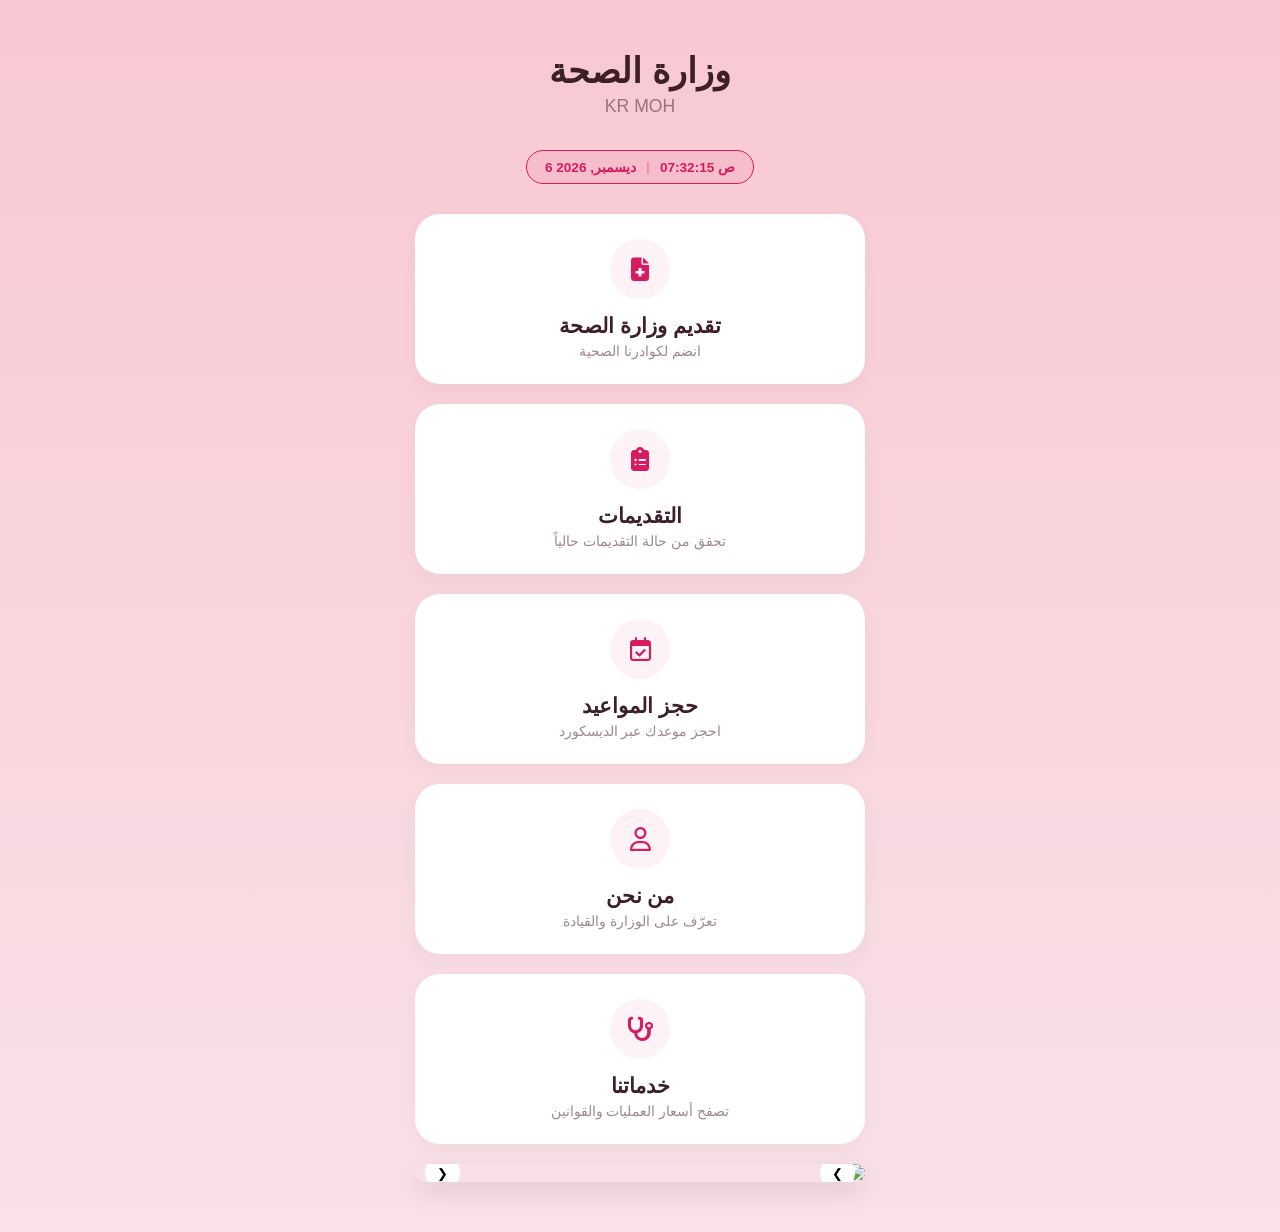
==== commit 8c02d0e8: "Update index.html" ====
--- a/index.html
+++ b/index.html
@@ -278,14 +278,14 @@
                     <h3>حقوق المواطن العامة</h3>
                     <div style="width:35px"></div>
                 </div>
-                <div class="modal-item"><span>1- أن يتم أعلامك عن حقوقك بطريقة واضحة.</span></div>
-                <div class="modal-item"><span>2- الحصول على أنسب علاج.</span></div>
-                <div class="modal-item"><span>3- الحصول على أفضل أوجه الرعاية.</span></div>
-                <div class="modal-item"><span>4- التعرف على هوية الفريق الطبي.</span></div>
-                <div class="modal-item"><span>5- أختيار الطبيب المعالج.</span></div>
-                <div class="modal-item"><span>6- أعلامك عن وضعك الصحي الحالي وتكاليف المعالجة.</span></div>
-                <div class="modal-item"><span>7- التوعية والتأهيل وحق رفض العلاج.</span></div>
-                <div class="modal-item"><span>8- التأكد من استعمال جميع الحقوق.</span></div>
+                <div class="modal-item"><span>1- أن يتم أعلامك عن حقوقك بطريقة واضحة ومفهومة.</span></div>
+                <div class="modal-item"><span>2-  الحصول على أنسب علاج والتمتع بأفضل الخدمات الملائمة له والتي تساعد على معالجة ألأمه  وتخطي مراحل العلاج بأمان.</span></div>
+                <div class="modal-item"><span>3- الحصول على أفضل أوجه الرعاية الصحية التي تحفظ كرامته وحريته وتبث أمل الشفاء في نفسه.</span></div>
+                <div class="modal-item"><span>4- التعرف على هوية الفريق الطبي و الطاقم الذي  يقوم على رعايته وخدمته ومعرفة الطبيب المسؤول المباشر عن  معالجته ومتابعة حالته.</span></div>
+                <div class="modal-item"><span>5- أختيار الطبيب المعالج وطلب رأي طبي أخر ( لا تطبق بعض الأوقات ).</span></div>
+                <div class="modal-item"><span>6- أن يتم اعلامك عن وضعك الصحي الحالي ، خيارات العلاج ، المخاطر المترتبة من العلاج ، النتائج المتوقعة من تلقي العلاج ، رفض العلاج ومدة الإقامة ، بالإضافة إلى حقه في معرفة تكاليف معالجته التقديرية مع حقه في المشاركة الكاملة في اتخاذ القرارات المتعلقة بالعلاج ، يمكنة الخروج من المستشفى على مسؤوليتة الخاصة.</span></div>
+                <div class="modal-item"><span>7- الحصول على التوعية والتأهيل والإرشاد ليكون قادراً على ممارسة حقه في المشاركة واتخاذ القرارات المتعلقة بعلاجه والتمييز بين الخيارات المتاحة ، له الحق في رفض العلاج أو طلب تخفيف الألم بطريقة فعالة.</span></div>
+                <div class="modal-item"><span>8- التأكد من استعمال جميع الحقوق حسب السياسة.</span></div>
             </div>
 
             <div id="operationsCatsView" class="sub-view">
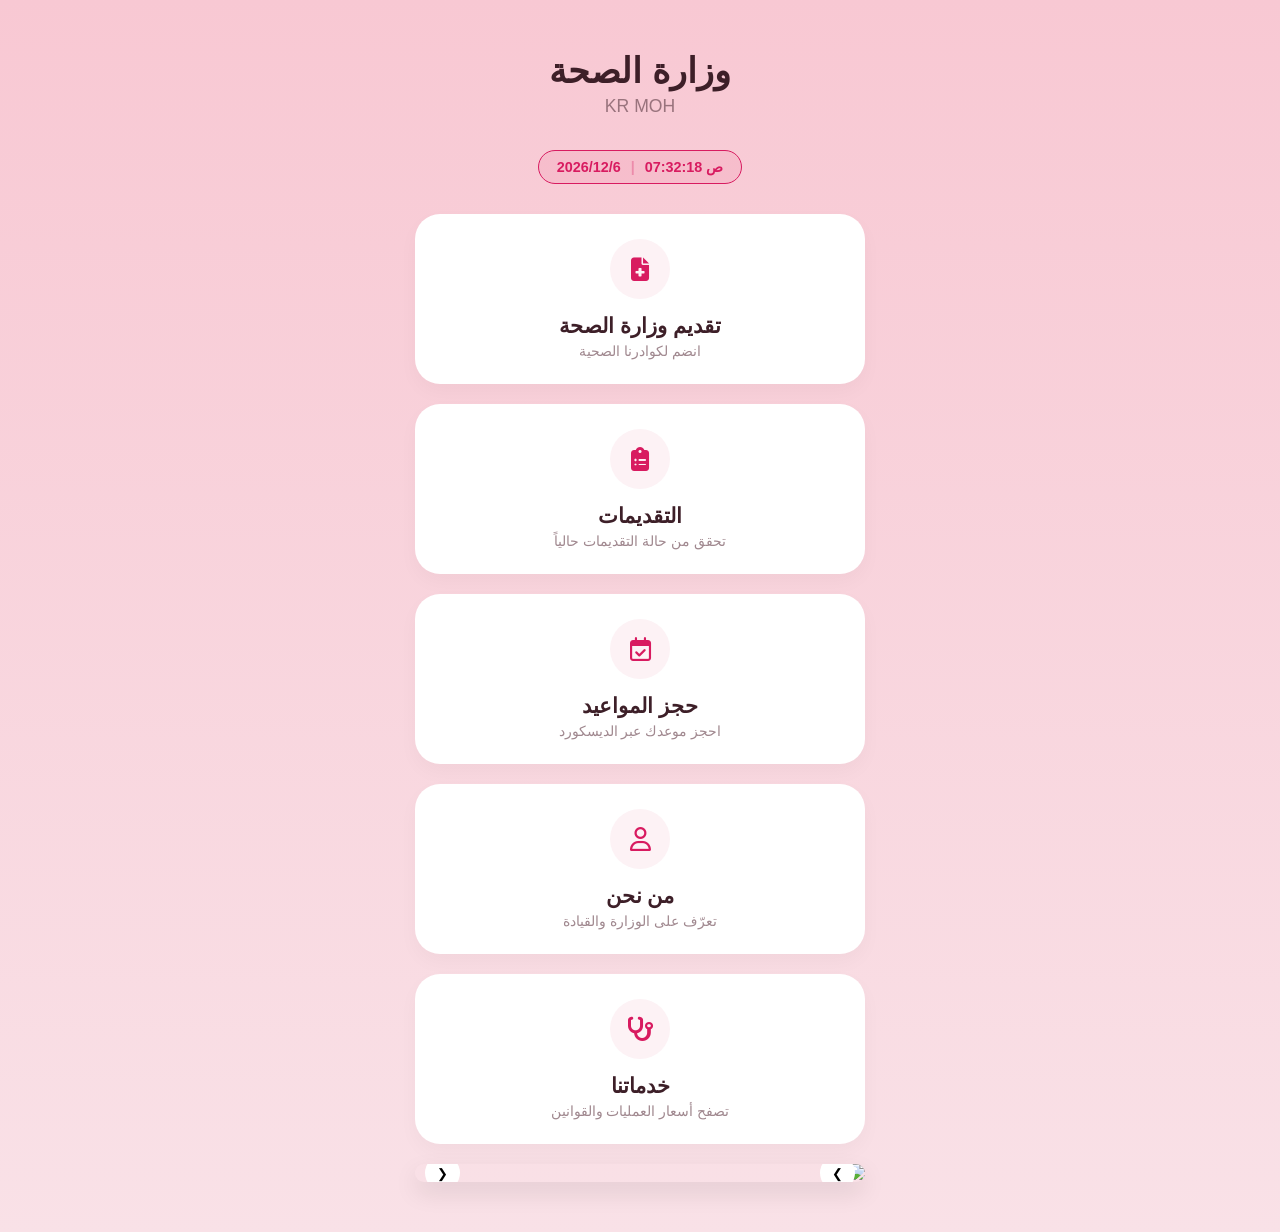
==== commit 7ba89997: "Update index.html" ====
--- a/index.html
+++ b/index.html
@@ -31,7 +31,7 @@
             border: 1px solid var(--primary-pink);
             padding: 8px 18px;
             border-radius: 50px;
-            font-size: 0.85rem;
+            font-size: 0.9rem;
             font-weight: bold;
             color: var(--primary-pink);
             gap: 10px;
@@ -117,7 +117,7 @@
         <p>KR MOH</p>
         
         <div class="time-widget">
-            <span id="display-date">-- مارس, 2026</span>
+            <span id="display-date">2026/3/24</span>
             <span class="divider">|</span>
             <span id="display-time">00:00:00 ص</span>
         </div>
@@ -215,7 +215,7 @@
                     <h3>الهيكل التنظيمي</h3>
                     <div style="width:35px"></div>
                 </div>
-                <div style="text-align: center; padding: 10px;"><img src="https://i.postimg.cc/ZRYD2xvG/KR-20260323-054129.png" style="width: 100%; border-radius: 20px;"></div>
+                <div style="text-align: center;"><img src="https://i.postimg.cc/ZRYD2xvG/KR-20260323-054129.png" style="width: 100%; border-radius: 20px;"></div>
             </div>
 
             <div id="leadershipView" class="sub-view">
@@ -237,22 +237,18 @@
                     <h3>تاريخ الوزارة</h3>
                     <div style="width:35px"></div>
                 </div>
-                <div style="padding: 10px; line-height: 1.6;">
-                    <p style="font-weight: bold; color: var(--primary-pink); background: var(--soft-pink); padding: 10px; border-radius: 15px; text-align: center;">تأسست الوزارة في اليوم 21/9/2021</p>
-                    <h4 style="margin: 20px 0 10px;"><i class="fa-solid fa-clock-rotate-left" style="margin-left: 8px;"></i>وزراؤها عبر الزمن:</h4>
-                    <div style="font-size: 0.9rem;">
-                        <div class="modal-item" style="cursor: default; flex-direction: column; align-items: flex-start;"><span>1- ستارك (أول وزير)</span><small>28/9/2021</small></div>
-                        <div class="modal-item" style="cursor: default; flex-direction: column; align-items: flex-start;"><span>2- cJ314</span><small>14/10/2021</small></div>
-                        <div class="modal-item" style="cursor: default; flex-direction: column; align-items: flex-start;"><span>3- خالد العتيبي</span><small>3/1/2022</small></div>
-                        <div class="modal-item" style="cursor: default; flex-direction: column; align-items: flex-start;"><span>4- أحمد الحربي</span><small>26/11/2022</small></div>
-                        <div class="modal-item" style="cursor: default; flex-direction: column; align-items: flex-start;"><span>5- احمد البلوي</span><small>1/6/2023</small></div>
-                        <div class="modal-item" style="cursor: default; flex-direction: column; align-items: flex-start;"><span>6- ريان البلوي</span><small>07/09/2023</small></div>
-                        <div class="modal-item" style="cursor: default; flex-direction: column; align-items: flex-start;"><span>7- أمين الجوبري</span><small>2023/8/17</small></div>
-                        <div class="modal-item" style="cursor: default; flex-direction: column; align-items: flex-start;"><span>8- صالح الزهراني</span><small>2025/1/10</small></div>
-                        <div class="modal-item" style="cursor: default; flex-direction: column; align-items: flex-start;"><span>9- خالد الأسمري</span><small>2026/9/5</small></div>
-                        <div class="modal-item" style="cursor: default; flex-direction: column; align-items: flex-start;"><span>10- ابو سعود</span><small>2026/2/5</small></div>
-                        <div class="modal-item" style="cursor: default; flex-direction: column; align-items: flex-start; border: 2px solid var(--primary-pink);"><span style="font-weight: bold; color: var(--primary-pink);">11- أمين الجوبري (الوزير الحالي)</span><small>2026/3/1</small></div>
-                    </div>
+                <div style="padding: 10px;">
+                    <div class="modal-item" style="cursor: default; flex-direction: column; align-items: flex-start;"><span>1- ستارك</span><small>28/9/2021</small></div>
+                    <div class="modal-item" style="cursor: default; flex-direction: column; align-items: flex-start;"><span>2- cJ314</span><small>14/10/2021</small></div>
+                    <div class="modal-item" style="cursor: default; flex-direction: column; align-items: flex-start;"><span>3- خالد العتيبي</span><small>3/1/2022</small></div>
+                    <div class="modal-item" style="cursor: default; flex-direction: column; align-items: flex-start;"><span>4- أحمد الحربي</span><small>26/11/2022</small></div>
+                    <div class="modal-item" style="cursor: default; flex-direction: column; align-items: flex-start;"><span>5- احمد البلوي</span><small>1/6/2023</small></div>
+                    <div class="modal-item" style="cursor: default; flex-direction: column; align-items: flex-start;"><span>6- ريان البلوي</span><small>07/09/2023</small></div>
+                    <div class="modal-item" style="cursor: default; flex-direction: column; align-items: flex-start;"><span>7- أمين الجوبري</span><small>2023/8/17</small></div>
+                    <div class="modal-item" style="cursor: default; flex-direction: column; align-items: flex-start;"><span>8- صالح الزهراني</span><small>2025/1/10</small></div>
+                    <div class="modal-item" style="cursor: default; flex-direction: column; align-items: flex-start;"><span>9- خالد الأسمري</span><small>2026/9/5</small></div>
+                    <div class="modal-item" style="cursor: default; flex-direction: column; align-items: flex-start;"><span>10- ابو سعود</span><small>2026/2/5</small></div>
+                    <div class="modal-item" style="cursor: default; flex-direction: column; align-items: flex-start; border: 2px solid var(--primary-pink);"><span style="font-weight: bold; color: var(--primary-pink);">11- أمين الجوبري</span><small>2026/3/1</small></div>
                 </div>
             </div>
         </div>
@@ -272,22 +268,6 @@
                 <div class="modal-item" onclick="showView('servicesMainView', 'formsView')"><i class="fa-solid fa-file-signature"></i><span>النماذج</span></div>
             </div>
 
-            <div id="citizenRightsView" class="sub-view">
-                <div class="modal-header">
-                    <div class="close-btn" onclick="showView('citizenRightsView', 'servicesMainView')"><i class="fa-solid fa-arrow-right"></i></div>
-                    <h3>حقوق المواطن العامة</h3>
-                    <div style="width:35px"></div>
-                </div>
-                <div class="modal-item"><span>1- أن يتم أعلامك عن حقوقك بطريقة واضحة ومفهومة.</span></div>
-                <div class="modal-item"><span>2-  الحصول على أنسب علاج والتمتع بأفضل الخدمات الملائمة له والتي تساعد على معالجة ألأمه  وتخطي مراحل العلاج بأمان.</span></div>
-                <div class="modal-item"><span>3- الحصول على أفضل أوجه الرعاية الصحية التي تحفظ كرامته وحريته وتبث أمل الشفاء في نفسه.</span></div>
-                <div class="modal-item"><span>4- التعرف على هوية الفريق الطبي و الطاقم الذي  يقوم على رعايته وخدمته ومعرفة الطبيب المسؤول المباشر عن  معالجته ومتابعة حالته.</span></div>
-                <div class="modal-item"><span>5- أختيار الطبيب المعالج وطلب رأي طبي أخر ( لا تطبق بعض الأوقات ).</span></div>
-                <div class="modal-item"><span>6- أن يتم اعلامك عن وضعك الصحي الحالي ، خيارات العلاج ، المخاطر المترتبة من العلاج ، النتائج المتوقعة من تلقي العلاج ، رفض العلاج ومدة الإقامة ، بالإضافة إلى حقه في معرفة تكاليف معالجته التقديرية مع حقه في المشاركة الكاملة في اتخاذ القرارات المتعلقة بالعلاج ، يمكنة الخروج من المستشفى على مسؤوليتة الخاصة.</span></div>
-                <div class="modal-item"><span>7- الحصول على التوعية والتأهيل والإرشاد ليكون قادراً على ممارسة حقه في المشاركة واتخاذ القرارات المتعلقة بعلاجه والتمييز بين الخيارات المتاحة ، له الحق في رفض العلاج أو طلب تخفيف الألم بطريقة فعالة.</span></div>
-                <div class="modal-item"><span>8- التأكد من استعمال جميع الحقوق حسب السياسة.</span></div>
-            </div>
-
             <div id="operationsCatsView" class="sub-view">
                 <div class="modal-header">
                     <div class="close-btn" onclick="showView('operationsCatsView', 'servicesMainView')"><i class="fa-solid fa-arrow-right"></i></div>
@@ -308,7 +288,6 @@
                 </div>
                 <div class="leader-item"><span>استئصال المرارة</span><div class="price-tag">6k</div></div>
                 <div class="leader-item"><span>الأورام السطحية</span><div class="price-tag">4k</div></div>
-                <div class="leader-item"><span>عمليات الجهاز الهضمي</span><div class="price-tag">5k</div></div>
                 <div class="leader-item"><span>عمليات التجميل</span><div class="price-tag">7k</div></div>
                 <div class="leader-item"><span>تصحيح النظر</span><div class="price-tag">8k</div></div>
                 <div class="leader-item"><span>زراعة القرنية</span><div class="price-tag">10k</div></div>
@@ -322,19 +301,20 @@
                 </div>
                 <div class="leader-item"><span>معالجة الكسور</span><div class="price-tag">7k</div></div>
                 <div class="leader-item"><span>معالجة المفاصل</span><div class="price-tag">6k</div></div>
-                <div class="leader-item"><span>معالجة قطع الرباط الصليبي</span><div class="price-tag">8k</div></div>
+                <div class="leader-item"><span>قطع الرباط الصليبي</span><div class="price-tag">8k</div></div>
+           <div class="leader-item"><span>تجبير الكسور بجميع أنواعها </span><div class="price-tag">4k</div></div>
             </div>
 
             <div id="cat3View" class="sub-view">
                 <div class="modal-header">
                     <div class="close-btn" onclick="showView('cat3View', 'operationsCatsView')"><i class="fa-solid fa-arrow-right"></i></div>
-                    <h3>القلب</h3>
-                    <div style="width:35px"></div>
-                </div>
-                <div class="leader-item"><span>القسطرة</span><div class="price-tag">8k</div></div>
-                <div class="leader-item"><span>الشرايين ومشاكلها</span><div class="price-tag">8k</div></div>
-                <div class="leader-item"><span>تغيير الصمامات</span><div class="price-tag">8k</div></div>
-                <div class="leader-item"><span>القلب المفتوح</span><div class="price-tag">8k</div></div>
+                    <h3>قسم القلب</h3>
+                    <div style="width:35px"></div>
+                </div>
+                <div class="leader-item"><span>قسطره القلب </span><div class="price-tag">8k</div></div>
+                <div class="leader-item"><span>الشرايين</span><div class="price-tag">8k</div></div>
+                <div class="leader-item"><span>معالجة الصمامات</span><div class="price-tag">8k</div></div>
+                <div class="leader-item"><span>القلب المفتوح</span><div class="price-tag">12k</div></div>
             </div>
 
             <div id="cat4View" class="sub-view">
@@ -343,11 +323,27 @@
                     <h3>الدماغ وبقية الجسم</h3>
                     <div style="width:35px"></div>
                 </div>
-                <div class="leader-item"><span>أورام الدماغ</span><div class="price-tag">5k</div></div>
-                <div class="leader-item"><span>نزيف داخلي</span><div class="price-tag">5k</div></div>
-                <div class="leader-item"><span>حصى الكلى</span><div class="price-tag">5k</div></div>
-                <div class="leader-item"><span>زراعة كلى</span><div class="price-tag">5k</div></div>
-                <div class="leader-item"><span>الطلقات النارية</span><div class="price-tag">5k</div></div>
+                <div class="leader-item"><span>أورام الدماغ</span><div class="price-tag">8k</div></div>
+                <div class="leader-item"><span>نزيف داخلي</span><div class="price-tag">6k</div></div>
+                <div class="leader-item"><span>حصى الكلى</span><div class="price-tag">4k</div></div>
+                <div class="leader-item"><span>زراعة كلى</span><div class="price-tag">6k</div></div>
+                <div class="leader-item"><span>معالجة الطلقات النارية</span><div class="price-tag">3k</div></div>
+            </div>
+
+            <div id="citizenRightsView" class="sub-view">
+                <div class="modal-header">
+                    <div class="close-btn" onclick="showView('citizenRightsView', 'servicesMainView')"><i class="fa-solid fa-arrow-right"></i></div>
+                    <h3>حقوق المواطن العامة</h3>
+                    <div style="width:35px"></div>
+                </div>
+                <div class="modal-item"><span>1- أن يتم أعلامك عن حقوقك بطريقة واضحة ومفهومة ، .</span></div>
+                <div class="modal-item"><span>2- الحصول على أنسب علاج والتمتع بأفضل الخدمات الملائمة له والتي تساعد على معالجة ألأمه  وتخطي مراحل العلاج بأمان ،.</span></div>
+                <div class="modal-item"><span>3- الحصول على أفضل أوجه الرعاية الصحية التي تحفظ كرامته وحريته وتبث أمل الشفاء في نفسه ،.</span></div>
+                <div class="modal-item"><span>4- التعرف على هوية الفريق الطبي و الطاقم الذي  يقوم على رعايته وخدمته ومعرفة الطبيب المسؤول المباشر عن  معالجته ومتابعة حالته ، .</span></div>
+                <div class="modal-item"><span>5- أختيار الطبيب المعالج وطلب رأي طبي أخر ( لا تطبق بعض الأوقات ) ..</span></div>
+                <div class="modal-item"><span>6- أن يتم اعلامك عن وضعك الصحي الحالي ، خيارات العلاج ، المخاطر المترتبة من العلاج ، النتائج المتوقعة من تلقي العلاج ، رفض العلاج ومدة الإقامة ، بالإضافة إلى حقه في معرفة تكاليف معالجته التقديرية مع حقه في المشاركة الكاملة في اتخاذ القرارات المتعلقة بالعلاج ، يمكنة الخروج من المستشفى على مسؤوليتة الخاصة ..</span></div>
+                <div class="modal-item"><span>7- الحصول على التوعية والتأهيل والإرشاد ليكون قادراً على ممارسة حقه في المشاركة واتخاذ القرارات المتعلقة بعلاجه والتمييز بين الخيارات المتاحة ، له الحق في رفض العلاج أو طلب تخفيف الألم بطريقة فعالة ..</span></div>
+                <div class="modal-item"><span>8- التأكد من استعمال جميع الحقوق حسب السياسة ..</span></div>
             </div>
 
             <div id="rulesView" class="sub-view">
@@ -362,7 +358,7 @@
                 <div class="modal-item"><span>4- عدم الالتزام بالنموذج يعرضك للرفض.</span></div>
                 <div class="modal-item"><span>5- عدم كتابة بياناتك يعرضك للرفض.</span></div>
                 <div class="modal-item"><span>6- يمنع إزعاج المسعفين.</span></div>
-                <div class="modal-item"><span>7- يمنع التقديم للمطلوبين للعدالة.</span></div>
+                <div class="modal-item"><span>7- يمنع التقديم مطلوبين العداله و من يملك سوابق و أعضاء العصابات.</span></div>
             </div>
 
             <div id="formsView" class="sub-view">
@@ -386,7 +382,7 @@
                 <h3>نموذج حجز اللقاح</h3>
                 <div style="width:35px"></div>
             </div>
-            <div style="padding: 15px; line-height: 1.8; background: #fafafa; border-radius: 20px; text-align: right; white-space: pre-line;">
+            <div style="padding: 15px; line-height: 1.8; background: #fafafa; border-radius: 20px; white-space: pre-line; text-align: right;">
                 <b>***``نموذج حجز اللقاح:``*** <:MH:933018599721934929></b> 
                 * الاسم بالدسكورد:
                 * الاسم باللعبة :
@@ -402,10 +398,10 @@
         <div class="modal-content">
             <div class="modal-header">
                 <div class="close-btn" onclick="closeModal('bloodModal')"><i class="fa-solid fa-xmark"></i></div>
-                <h3>نموذج حجز تبرع بالدم</h3>
+                <h3>نموذج تبرع بالدم</h3>
                 <div style="width:35px"></div>
             </div>
-            <div style="padding: 15px; line-height: 1.8; background: #fafafa; border-radius: 20px; text-align: right; white-space: pre-line;">
+            <div style="padding: 15px; line-height: 1.8; background: #fafafa; border-radius: 20px; white-space: pre-line; text-align: right;">
                 <b>***``نموذج حجز تبرع بالدم:``*** <:MH:933018599721934929></b> 
                 * الاسم بالدسكورد:
                 * اسمك باللعبة :
@@ -423,7 +419,7 @@
                 <h3>نموذج حجز دكتور</h3>
                 <div style="width:35px"></div>
             </div>
-            <div style="padding: 15px; line-height: 1.8; background: #fafafa; border-radius: 20px; text-align: right; white-space: pre-line;">
+            <div style="padding: 15px; line-height: 1.8; background: #fafafa; border-radius: 20px; white-space: pre-line; text-align: right;">
                 <b>***``نموذج حجز دكتور:``*** <:MH:933018599721934929></b> 
                 * الاسم بالدسكورد:
                 * الاسم باللعبة :
@@ -443,7 +439,7 @@
                 <h3>نموذج حجز فحص</h3>
                 <div style="width:35px"></div>
             </div>
-            <div style="padding: 15px; line-height: 1.8; background: #fafafa; border-radius: 20px; text-align: right; white-space: pre-line;">
+            <div style="padding: 15px; line-height: 1.8; background: #fafafa; border-radius: 20px; white-space: pre-line; text-align: right;">
                 <b>***``نموذج حجز فحـص:``*** <:MH:933018599721934929></b> 
                 * الاسم بالدسكورد:
                 * الاسم باللعبة :
@@ -456,10 +452,10 @@
     </div>
 
     <script>
+        // --- سكربت الوقت والتاريخ الرقمي ---
         function updateClock() {
             const now = new Date();
-            const months = ["يناير", "فبراير", "مارس", "أبريل", "مايو", "يونيو", "يوليو", "أغسطس", "سبتمبر", "أكتوبر", "نوفمبر", "ديسمبر"];
-            const dateStr = `${now.getDate()} ${months[now.getMonth()]}, ${now.getFullYear()}`;
+            const dateStr = `${now.getFullYear()}/${now.getMonth() + 1}/${now.getDate()}`;
             let h = now.getHours();
             let m = String(now.getMinutes()).padStart(2, '0');
             let s = String(now.getSeconds()).padStart(2, '0');
@@ -493,7 +489,7 @@
             const views = ['aboutMainView', 'servicesMainView', 'operationsCatsView'];
             views.forEach(v => { if(document.getElementById(v)) document.getElementById(v).style.display = 'block'; });
             const subs = document.querySelectorAll('.sub-view');
-            subs.forEach(s => { if(s.id !== 'aboutMainView' && s.id !== 'servicesMainView' && s.id !== 'operationsCatsView') s.style.display = 'none'; });
+            subs.forEach(s => { if(!views.includes(s.id)) s.style.display = 'none'; });
         }
 
         let idx = 0;
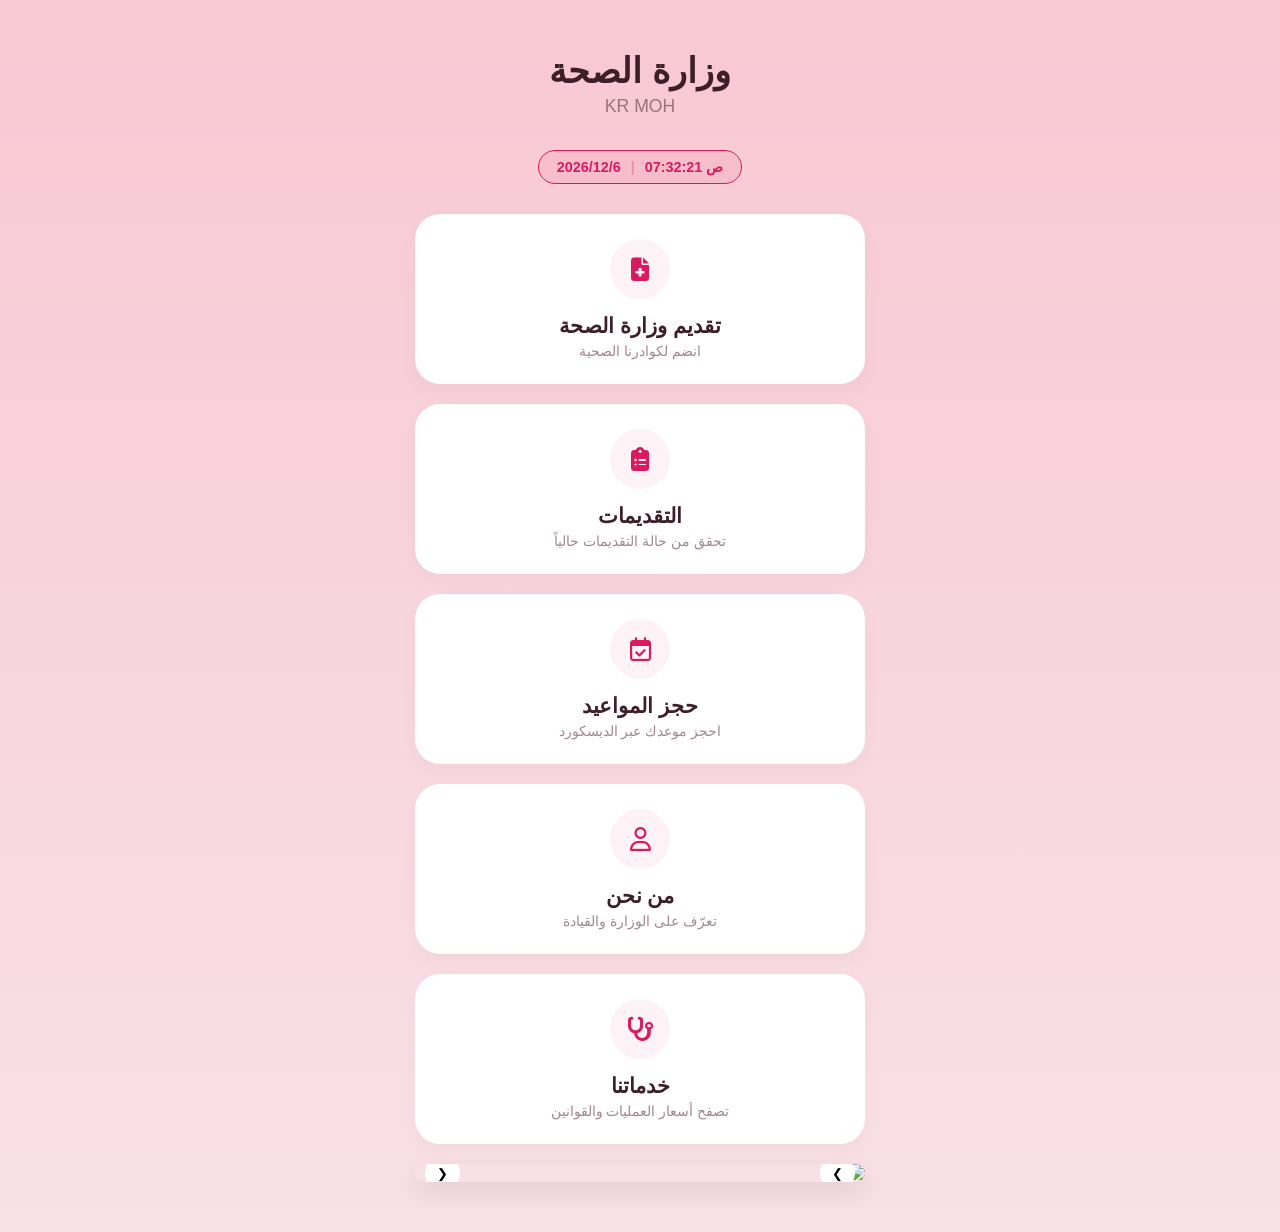
==== commit 2c45cecc: "Update index.html" ====
--- a/index.html
+++ b/index.html
@@ -224,11 +224,11 @@
                     <h3>القيادة العليا</h3>
                     <div style="width:35px"></div>
                 </div>
-                <div class="leader-item"><i class="fa-solid fa-user-tie"></i><div class="leader-info"><h4>أمين الجوبري</h4><p>وزير الصحة</p></div></div>
-                <div class="leader-item"><i class="fa-solid fa-user-shield"></i><div class="leader-info"><h4>لا يوجد حالياً</h4><p>نائب وزير الصحة</p></div></div>
-                <div class="leader-item"><i class="fa-solid fa-user-gear"></i><div class="leader-info"><h4>عمار الهذلي</h4><p>مستشار وزير الصحة</p></div></div>
-                <div class="leader-item"><i class="fa-solid fa-hospital-user"></i><div class="leader-info"><h4>كريم السيد</h4><p>مدير المستشفى</p></div></div>
-                <div class="leader-item"><i class="fa-solid fa-truck-medical"></i><div class="leader-info"><h4>هورس العربي</h4><p>مسؤول المسعفين</p></div></div>
+                <div class="leader-item"><i class="fa-solid fa-user-tie"></i><div class="leader-info"><h4> عمار </h4><p>وزير الصحة</p></div></div>
+                <div class="leader-item"><i class="fa-solid fa-user-shield"></i><div class="leader-info"><h4>كريم السيد </h4><p>نائب وزير الصحة</p></div></div>
+                <div class="leader-item"><i class="fa-solid fa-user-gear"></i><div class="leader-info"><h4> هورس العربي</h4><p>مستشار وزير الصحة</p></div></div>
+                <div class="leader-item"><i class="fa-solid fa-hospital-user"></i><div class="leader-info"><h4>ابو عمر </h4><p>مدير المستشفى</p></div></div>
+                <div class="leader-item"><i class="fa-solid fa-truck-medical"></i><div class="leader-info"><h4>بينكو </h4><p>مسؤول المسعفين</p></div></div>
             </div>
 
             <div id="historyView" class="sub-view">
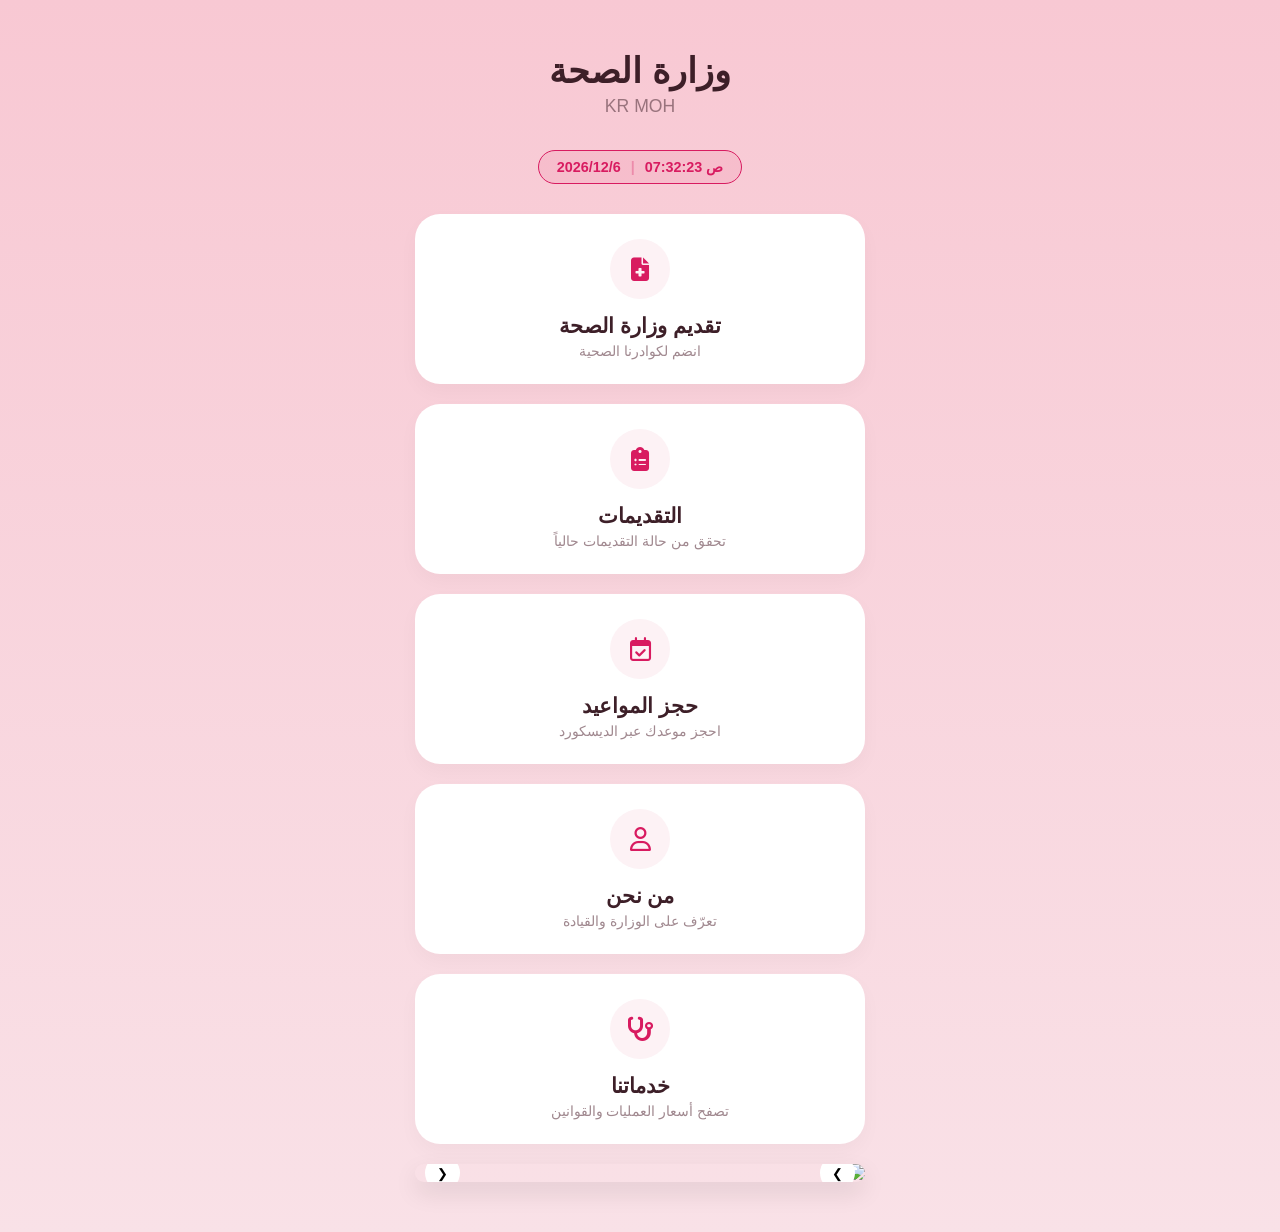
==== commit c8202143: "Update index.html" ====
--- a/index.html
+++ b/index.html
@@ -248,8 +248,9 @@
                     <div class="modal-item" style="cursor: default; flex-direction: column; align-items: flex-start;"><span>8- صالح الزهراني</span><small>2025/1/10</small></div>
                     <div class="modal-item" style="cursor: default; flex-direction: column; align-items: flex-start;"><span>9- خالد الأسمري</span><small>2026/9/5</small></div>
                     <div class="modal-item" style="cursor: default; flex-direction: column; align-items: flex-start;"><span>10- ابو سعود</span><small>2026/2/5</small></div>
-                    <div class="modal-item" style="cursor: default; flex-direction: column; align-items: flex-start; border: 2px solid var(--primary-pink);"><span style="font-weight: bold; color: var(--primary-pink);">11- أمين الجوبري</span><small>2026/3/1</small></div>
-                </div>
+                  <div class="modal-item" style="cursor: default; flex-direction: column; align-items: flex-start;"><span>11- أمين الجوبري</span><small>2026/3/1</small></div>
+           <div class="modal-item" style="cursor: default; flex-direction: column; align-items: flex-start; border: 2px solid var(--primary-pink);"><span style="font-weight: bold; color: var(--primary-pink);">12- عمار </span><small>2026/5/9</small></div>
+                 </div>
             </div>
         </div>
     </div>
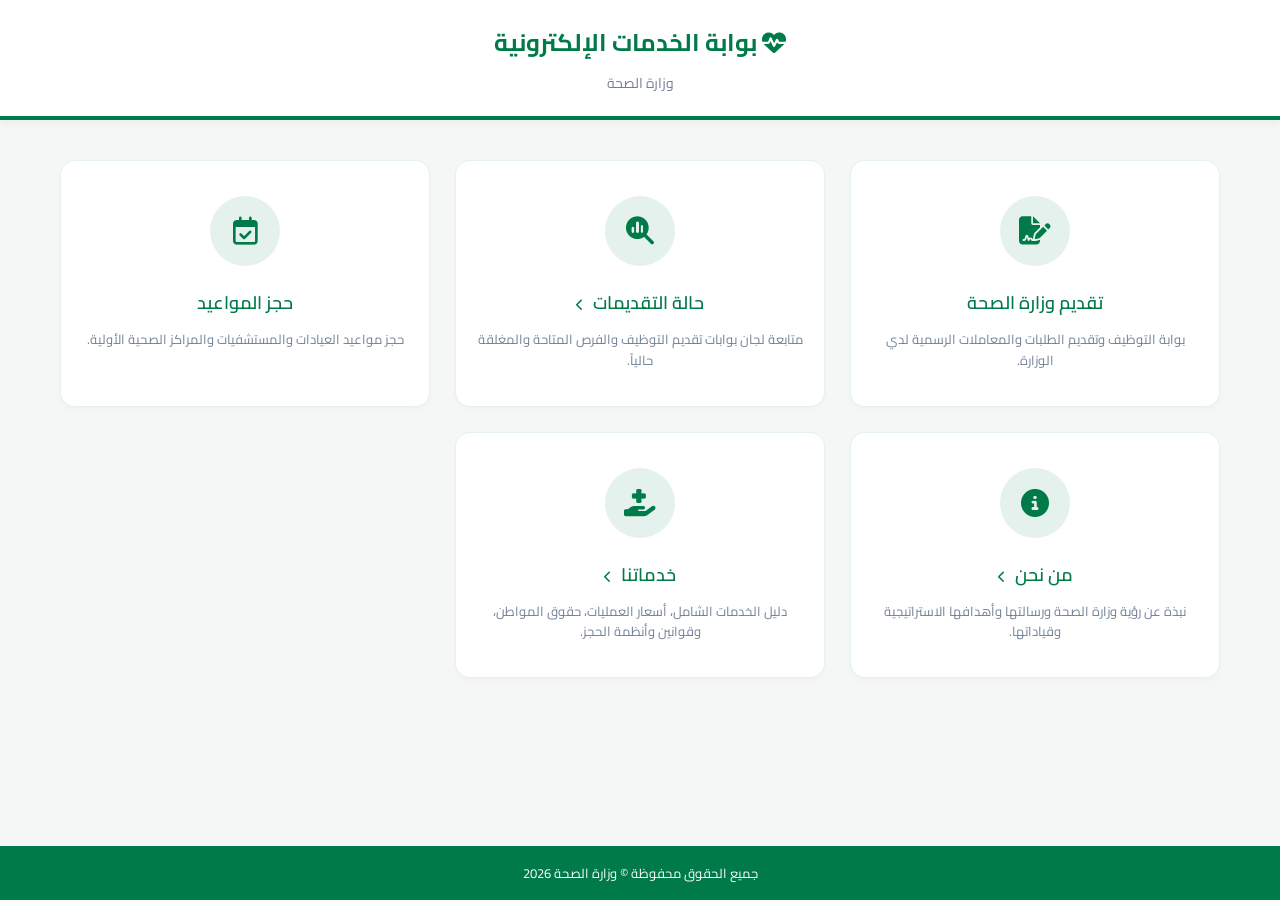
==== commit ce2e621d: "Update index.html" ====
--- a/index.html
+++ b/index.html
@@ -3,501 +3,709 @@
 <head>
     <meta charset="UTF-8">
     <meta name="viewport" content="width=device-width, initial-scale=1.0">
-    <title>بوابة وزارة الصحة - KR MOH</title>
+    <title>بوابة خدمات وزارة الصحة</title>
+    <link rel="preconnect" href="https://fonts.googleapis.com">
+    <link rel="preconnect" href="https://fonts.gstatic.com" crossorigin>
+    <link href="https://fonts.googleapis.com/css2?family=Cairo:wght@300;400;600;700&display=swap" rel="stylesheet">
     <link rel="stylesheet" href="https://cdnjs.cloudflare.com/ajax/libs/font-awesome/6.4.0/css/all.min.css">
+    
     <style>
         :root {
-            --primary-pink: #d81b60;
-            --soft-pink: #fdf2f5;
-            --text-dark: #3d1f28;
-            --bg-gradient: linear-gradient(180deg, #f8c8d3 0%, #f9e1e7 100%);
-        }
-
-        body { 
-            margin: 0; font-family: 'Segoe UI', sans-serif; 
-            background: var(--bg-gradient); min-height: 100vh; color: var(--text-dark);
+            --primary-color: #007A48; 
+            --secondary-color: #4A90E2; 
+            --bg-color: #f4f7f5; 
+            --card-bg: #ffffff;
+            --text-main: #2d3748;
+            --text-muted: #718096;
+            --danger-color: #e53e3e;
+            --success-color: #38a169;
+            --warning-color: #dd6b20;
+            --gray-status: #a0aec0;
+            --transition-speed: 0.3s;
+        }
+
+        * {
+            margin: 0;
+            padding: 0;
+            box-sizing: border-box;
+            font-family: 'Cairo', sans-serif;
+        }
+
+        body {
+            background-color: var(--bg-color);
+            color: var(--text-main);
+            min-height: 100vh;
+            display: flex;
+            flex-direction: column;
             overflow-x: hidden;
         }
 
-        .header-section { text-align: center; padding: 50px 20px 30px; }
-        .header-section h1 { font-size: 2.2rem; margin: 0; font-weight: bold; }
-        .header-section p { font-size: 1.1rem; opacity: 0.5; margin-top: 5px; }
-
-        .time-widget {
-            display: inline-flex;
+        /* -----------------------------------------
+           1. شاشة التحميل (Preloader)
+        ----------------------------------------- */
+        #loader-wrapper {
+            position: fixed;
+            top: 0;
+            left: 0;
+            width: 100%;
+            height: 100%;
+            background-color: var(--bg-color);
+            display: flex;
+            flex-direction: column;
+            justify-content: center;
             align-items: center;
-            justify-content: center;
-            background: rgba(216, 27, 96, 0.08);
-            border: 1px solid var(--primary-pink);
-            padding: 8px 18px;
-            border-radius: 50px;
-            font-size: 0.9rem;
-            font-weight: bold;
-            color: var(--primary-pink);
+            z-index: 9999;
+            transition: opacity 0.5s ease, visibility 0.5s ease;
+        }
+
+        .loader-logo {
+            color: var(--primary-color);
+            font-size: 40px;
+            margin-bottom: 20px;
+            animation: pulse 1.5s infinite ease-in-out;
+        }
+
+        .spinner {
+            width: 50px;
+            height: 50px;
+            border: 5px solid rgba(0, 122, 72, 0.1);
+            border-top: 5px solid var(--primary-color);
+            border-radius: 50%;
+            animation: spin 1s linear infinite;
+        }
+
+        @keyframes spin { 0% { transform: rotate(0deg); } 100% { transform: rotate(360deg); } }
+        @keyframes pulse { 0%, 100% { transform: scale(1); opacity: 0.8; } 50% { transform: scale(1.1); opacity: 1; } }
+
+        .fade-out { opacity: 0; visibility: hidden; pointer-events: none; }
+
+        /* -----------------------------------------
+           2. الهيدر وأزرار العودة
+        ----------------------------------------- */
+        header {
+            background-color: var(--card-bg);
+            box-shadow: 0 2px 10px rgba(0,0,0,0.05);
+            padding: 20px;
+            text-align: center;
+            border-bottom: 4px solid var(--primary-color);
+            position: relative;
+        }
+
+        .logo-area h1 {
+            color: var(--primary-color);
+            font-size: 24px;
+            font-weight: 700;
+            margin-bottom: 5px;
+        }
+
+        .logo-area p { color: var(--text-muted); font-size: 14px; }
+
+        .back-btn {
+            position: absolute;
+            right: 20px;
+            top: 50%;
+            transform: translateY(-50%);
+            background-color: var(--primary-color);
+            color: #fff;
+            border: none;
+            padding: 8px 16px;
+            border-radius: 8px;
+            font-size: 14px;
+            cursor: pointer;
+            display: none;
+            transition: background var(--transition-speed);
+            z-index: 10;
+        }
+
+        .back-btn:hover { background-color: #005c36; }
+
+        /* -----------------------------------------
+           3. الحاويات وتخطيط الصفحات
+        ----------------------------------------- */
+        .container {
+            max-width: 1200px;
+            margin: 40px auto;
+            padding: 0 20px;
+            flex: 1;
+            width: 100%;
+        }
+
+        #services-page, #status-page, #about-page, #leadership-page, #prices-page, #rights-page, #rules-page { display: none; }
+
+        .services-grid {
+            display: grid;
+            grid-template-columns: repeat(auto-fit, minmax(280px, 1fr));
+            gap: 25px;
+        }
+
+        .page-title {
+            text-align: center;
+            color: var(--primary-color);
+            margin-bottom: 30px;
+            font-size: 22px;
+            font-weight: 700;
+        }
+
+        /* -----------------------------------------
+           4. تصميم الكروت وحركاتها
+        ----------------------------------------- */
+        .card {
+            background-color: var(--card-bg);
+            border-radius: 15px;
+            padding: 35px 20px;
+            text-align: center;
+            text-decoration: none;
+            color: var(--text-main);
+            box-shadow: 0 4px 6px rgba(0, 0, 0, 0.02);
+            border: 1px solid rgba(0, 122, 72, 0.1);
+            transition: all var(--transition-speed) ease;
+            position: relative;
+            overflow: hidden;
+            cursor: pointer;
+            opacity: 0;
+            transform: translateY(30px);
+        }
+
+        .animate-cards .card { animation: fadeInUp 0.6s cubic-bezier(0.25, 1, 0.5, 1) forwards; }
+
+        @keyframes fadeInUp { to { opacity: 1; transform: translateY(0); } }
+
+        .card:nth-child(1) { animation-delay: 0.1s; }
+        .card:nth-child(2) { animation-delay: 0.2s; }
+        .card:nth-child(3) { animation-delay: 0.3s; }
+        .card:nth-child(4) { animation-delay: 0.4s; }
+        .card:nth-child(5) { animation-delay: 0.5s; }
+
+        .card:hover {
+            transform: translateY(-8px) !important;
+            box-shadow: 0 12px 20px rgba(0, 122, 72, 0.12);
+            border-color: var(--primary-color);
+        }
+
+        .card::after {
+            content: ''; position: absolute; bottom: 0; left: 0; width: 100%; height: 4px;
+            background-color: var(--primary-color); transform: scaleX(0); transition: transform var(--transition-speed) ease;
+        }
+
+        .card:hover::after { transform: scaleX(1); }
+
+        .card-icon {
+            width: 70px; height: 70px; background-color: rgba(0, 122, 72, 0.1); color: var(--primary-color);
+            border-radius: 50%; display: flex; align-items: center; justify-content: center; font-size: 28px; margin: 0 auto 20px;
+            transition: all var(--transition-speed) ease;
+        }
+
+        .card:hover .card-icon { background-color: var(--primary-color); color: #ffffff; }
+        .card-title { font-size: 18px; font-weight: 600; margin-bottom: 10px; color: var(--primary-color); }
+        .card-desc { font-size: 13px; color: var(--text-muted); line-height: 1.6; }
+
+        /* -----------------------------------------
+           5. واجهة حالة التتقديمات
+        ----------------------------------------- */
+        .status-container { max-width: 900px; margin: 0 auto; display: flex; flex-direction: column; gap: 20px; }
+        .status-item {
+            background-color: var(--card-bg); border-radius: 12px; padding: 20px 25px; box-shadow: 0 4px 10px rgba(0,0,0,0.02);
+            border: 1px solid #e2e8f0; display: flex; justify-content: space-between; align-items: center; transition: transform 0.2s ease;
+        }
+        .status-item:hover { transform: translateX(-5px); }
+        .status-item.open { border-right: 5px solid var(--success-color); }
+        .status-item.closed { border-right: 5px solid var(--danger-color); }
+        .status-info { display: flex; align-items: center; gap: 20px; }
+        .status-icon-box { width: 50px; height: 50px; border-radius: 10px; display: flex; align-items: center; justify-content: center; font-size: 22px; }
+        .open .status-icon-box { background-color: rgba(56, 161, 105, 0.1); color: var(--success-color); }
+        .closed .status-icon-box { background-color: rgba(229, 62, 62, 0.1); color: var(--danger-color); }
+        .status-details h3 { font-size: 16px; font-weight: 700; margin-bottom: 4px; color: var(--text-main); }
+        .status-details p { font-size: 13px; color: var(--text-muted); }
+        .status-badge { padding: 6px 16px; border-radius: 20px; font-size: 13px; font-weight: 700; display: flex; align-items: center; gap: 8px; }
+        .open .status-badge { background-color: rgba(56, 161, 105, 0.12); color: var(--success-color); }
+        .closed .status-badge { background-color: rgba(229, 62, 62, 0.12); color: var(--danger-color); }
+        .blink-dot { animation: blinker 1.5s linear infinite; }
+        @keyframes blinker { 50% { opacity: 0; } }
+        .action-link-btn { background-color: var(--success-color); color: #fff; text-decoration: none; padding: 6px 14px; border-radius: 6px; font-size: 12px; font-weight: 600; margin-right: 10px; display: inline-flex; align-items: center; gap: 5px; }
+        .action-link-btn:hover { background-color: #2f855a; }
+
+        /* -----------------------------------------
+           6. واجهة قيادة الوزارة (ستايل عمار النظيف)
+        ----------------------------------------- */
+        .leadership-container {
+            display: flex;
+            flex-direction: column;
+            gap: 25px;
+            max-width: 600px;
+            margin: 0 auto;
+        }
+
+        .leadership-card {
+            background-color: #fafdfa; 
+            border-radius: 12px;
+            padding: 30px;
+            border: 1px solid rgba(0, 122, 72, 0.15);
+            box-shadow: 0 4px 15px rgba(0,0,0,0.03);
+            display: flex;
+            flex-direction: column;
             gap: 10px;
-            margin-top: 15px;
-            direction: ltr;
-        }
-        .divider { opacity: 0.3; }
-
-        .container { max-width: 450px; margin: 0 auto; padding: 0 20px 50px; }
-
-        .card {
-            background-color: #fff; border-radius: 25px; padding: 25px;
-            margin-bottom: 20px; text-align: center;
-            box-shadow: 0 8px 20px rgba(0,0,0,0.03); cursor: pointer; transition: 0.3s;
-        }
-        .card:active { transform: scale(0.95); }
-
-        .icon-circle {
-            width: 60px; height: 60px; background-color: var(--soft-pink);
-            border-radius: 50%; display: flex; align-items: center; justify-content: center;
-            margin: 0 auto 15px; color: var(--primary-pink); font-size: 24px;
-        }
-
-        .card h3 { margin: 0; font-size: 1.3rem; }
-        .card p { margin: 5px 0 0; font-size: 0.9rem; color: #a0888f; }
-
-        .modal-overlay {
-            position: fixed; top: 0; left: 0; width: 100%; height: 100%;
-            background: rgba(0, 0, 0, 0.3); backdrop-filter: blur(5px);
-            display: none; justify-content: center; align-items: flex-end; z-index: 1000;
-        }
-        .modal-overlay.active { display: flex; }
-
-        .modal-content {
-            background: #fff; width: 100%; max-width: 450px;
-            height: 85vh; 
-            border-radius: 40px 40px 0 0; padding: 30px 20px;
-            position: relative; box-shadow: 0 -10px 30px rgba(0,0,0,0.1);
-            transform: translateY(100%); transition: transform 0.4s ease-out;
-            overflow-y: auto;
-        }
-        .modal-overlay.active .modal-content { transform: translateY(0); }
-
-        .modal-header { 
-            display: flex; align-items: center; justify-content: space-between;
-            margin-bottom: 25px; padding-bottom: 15px; border-bottom: 1px solid #eee;
-        }
-        .modal-header h3 { margin: 0; font-size: 1.5rem; }
-
-        .close-btn {
-            background: var(--soft-pink); color: var(--primary-pink);
-            width: 35px; height: 35px; border-radius: 50%;
-            display: flex; align-items: center; justify-content: center; cursor: pointer;
-        }
-
-        .modal-item, .leader-item {
-            padding: 18px; border-radius: 20px; background: #fafafa;
-            display: flex; align-items: center; gap: 15px; margin-bottom: 12px;
-            cursor: pointer; transition: 0.2s;
-        }
-        .modal-item:hover { background: var(--soft-pink); transform: translateX(-5px); }
-        .modal-item i, .leader-item i { color: var(--primary-pink); font-size: 20px; width: 25px; text-align: center; }
-
-        .sub-view { display: none; }
-        .leader-info h4 { margin: 0; font-size: 1.1rem; }
-        .leader-info p { margin: 2px 0 0; font-size: 0.9rem; color: #a0888f; }
-        .price-tag { margin-right: auto; font-weight: bold; color: var(--primary-pink); background: var(--soft-pink); padding: 5px 12px; border-radius: 12px; font-size: 0.9rem; }
-
-        .slider-container {
-            position: relative; overflow: hidden; border-radius: 20px;
-            margin-top: 20px; box-shadow: 0 10px 25px rgba(0,0,0,0.1);
-        }
-        .slides { display: flex; transition: transform 0.5s ease; width: 100%; }
-        .slides img { width: 100%; flex-shrink: 0; object-fit: cover; }
-        .nav-btn { position: absolute; top: 50%; transform: translateY(-50%); background: #fff; border: none; width: 35px; height: 35px; border-radius: 50%; cursor: pointer; z-index: 10; }
-        .btn-prev { right: 10px; } .btn-next { left: 10px; }
+            position: relative;
+        }
+
+        .leader-name {
+            font-size: 36px;
+            font-weight: 700;
+            color: #000000;
+            line-height: 1.2;
+        }
+
+        .leader-title {
+            font-size: 22px;
+            font-weight: 600;
+            color: #555555;
+            margin-bottom: 25px;
+        }
+
+        .leader-status-box {
+            align-self: flex-start; 
+            display: flex;
+            align-items: center;
+            gap: 8px;
+            font-size: 16px;
+            font-weight: 600;
+        }
+
+        .leader-status-dot {
+            width: 12px;
+            height: 12px;
+            border-radius: 50%;
+        }
+
+        /* مخصصات الألوان للحالات الثلاث */
+        .status-active { color: var(--success-color); }
+        .status-active .leader-status-dot { background-color: var(--success-color); }
+
+        .status-offline { color: var(--text-muted); }
+        .status-offline .leader-status-dot { background-color: var(--gray-status); }
+
+        .status-busy { color: var(--danger-color); }
+        .status-busy .leader-status-dot { background-color: var(--danger-color); }
+
+
+        /* -----------------------------------------
+           7. واجهة أسعار العمليات
+        ----------------------------------------- */
+        .price-section-container {
+            background: var(--card-bg); border-radius: 15px; box-shadow: 0 4px 15px rgba(0,0,0,0.05);
+            padding: 30px; max-width: 900px; margin: 0 auto; border-top: 5px solid var(--primary-color);
+        }
+        .tabs-nav { display: flex; justify-content: center; flex-wrap: wrap; gap: 10px; margin-bottom: 30px; }
+        .tab-btn {
+            background-color: #edf2f7; border: none; padding: 10px 20px; font-size: 15px;
+            font-weight: 600; color: var(--text-main); border-radius: 30px; cursor: pointer; transition: all var(--transition-speed);
+        }
+        .tab-btn.active, .tab-btn:hover { background-color: var(--primary-color); color: #fff; }
+        .tab-content { display: none; }
+        .tab-content.active { display: block; animation: fadeIn 0.5s ease; }
+        .price-table { width: 100%; border-collapse: collapse; text-align: right; }
+        .price-table th, .price-table td { padding: 15px 20px; border-bottom: 1px solid #e2e8f0; }
+        .price-table th { background-color: rgba(0, 122, 72, 0.05); color: var(--primary-color); font-weight: 700; }
+        .price-badge { background-color: rgba(0, 122, 72, 0.1); color: var(--primary-color); padding: 4px 12px; border-radius: 20px; font-weight: 700; font-size: 14px; display: inline-block; }
+
+        /* -----------------------------------------
+           8. وثيقة حقوق المواطن العامة وقوانين الحجز
+        ----------------------------------------- */
+        .rights-container, .rules-container { background: var(--card-bg); border-radius: 15px; box-shadow: 0 4px 15px rgba(0,0,0,0.05); padding: 35px; max-width: 900px; margin: 0 auto; border-top: 5px solid var(--primary-color); }
+        .rules-container { border-top: 5px solid var(--danger-color); }
+        .rights-list, .rules-list { list-style: none; display: flex; flex-direction: column; gap: 20px; }
+        .rights-item, .rules-item { display: flex; align-items: flex-start; gap: 20px; padding: 20px; background-color: #f8faf9; border-radius: 10px; border-right: 4px solid var(--primary-color); transition: transform 0.2s ease; }
+        .rules-item { background-color: #fffafb; border-right: 4px solid var(--danger-color); }
+        .rights-item:hover { transform: translateX(-5px); background-color: #f1f6f3; }
+        .rules-item:hover { transform: translateX(-5px); background-color: #fff5f5; }
+        .rights-num, .rules-num { background-color: var(--primary-color); color: #ffffff; width: 32px; height: 32px; border-radius: 50%; display: flex; align-items: center; justify-content: center; font-weight: 700; font-size: 14px; flex-shrink: 0; margin-top: 2px; }
+        .rules-num { background-color: var(--danger-color); }
+        .rights-text, .rules-text { font-size: 15px; color: var(--text-main); line-height: 1.7; }
+        .rules-text { font-weight: 600; }
+
+        /* -----------------------------------------
+           9. الفوتر
+        ----------------------------------------- */
+        footer { background-color: var(--primary-color); color: #ffffff; text-align: center; padding: 15px; font-size: 13px; margin-top: auto; }
+
+        @media (max-width: 768px) {
+            .container { margin: 20px auto; }
+            .services-grid { grid-template-columns: 1fr; }
+            .back-btn { position: static; transform: none; margin: 10px auto 0; display: block; width: fit-content; }
+            .tabs-nav { flex-direction: column; width: 100%; }
+            .tab-btn { width: 100%; text-align: center; }
+            .price-section-container, .rights-container, .rules-container { padding: 20px 15px; }
+            .status-item { flex-direction: column; gap: 15px; align-items: flex-start; }
+            .status-badge { align-self: flex-end; }
+        }
     </style>
 </head>
 <body>
 
-    <div class="header-section">
-        <h1>وزارة الصحة</h1>
-        <p>KR MOH</p>
+    <div id="loader-wrapper">
+        <div class="loader-logo"><i class="fa-solid fa-heart-pulse"></i></div>
+        <div class="spinner"></div>
+    </div>
+
+    <header>
+        <button class="back-btn" id="backToMainBtn" onclick="showMainPage()"><i class="fa-solid fa-arrow-right"></i> العودة للرئيسية</button>
+        <button class="back-btn" id="backToServicesBtn" onclick="backToServices()"><i class="fa-solid fa-arrow-right"></i> العودة للخدمات</button>
+        <button class="back-btn" id="backToAboutBtn" onclick="backToAbout()"><i class="fa-solid fa-arrow-right"></i> العودة لـ من نحن</button>
+        <div class="logo-area">
+            <h1><i class="fa-solid fa-heart-pulse"></i> بوابة الخدمات الإلكترونية</h1>
+            <p>وزارة الصحة</p>
+        </div>
+    </header>
+
+    <div class="container animate-cards" id="main-page">
+        <div class="services-grid">
+            <a href="https://forms.gle/Z9VgVbLmquyaYfHh9" target="_blank" class="card">
+                <div class="card-icon"><i class="fa-solid fa-file-signature"></i></div>
+                <div class="card-title">تقديم وزارة الصحة</div>
+                <div class="card-desc">بوابة التوظيف وتقديم الطلبات والمعاملات الرسمية لدي الوزارة.</div>
+            </a>
+            <div class="card" onclick="showStatusPage()">
+                <div class="card-icon"><i class="fa-solid fa-magnifying-glass-chart"></i></div>
+                <div class="card-title">حالة التقديمات <i class="fa-solid fa-chevron-left" style="font-size: 12px; margin-right: 5px;"></i></div>
+                <div class="card-desc">متابعة لجان بوابات تقديم التوظيف والفرص المتاحة والمغلقة حالياً.</div>
+            </div>
+            <a href="#" class="card">
+                <div class="card-icon"><i class="fa-regular fa-calendar-check"></i></div>
+                <div class="card-title">حجز المواعيد</div>
+                <div class="card-desc">حجز مواعيد العيادات والمستشفيات والمراكز الصحية الأولية.</div>
+            </a>
+            <div class="card" onclick="showAboutPage()">
+                <div class="card-icon"><i class="fa-solid fa-circle-info"></i></div>
+                <div class="card-title">من نحن <i class="fa-solid fa-chevron-left" style="font-size: 12px; margin-right: 5px;"></i></div>
+                <div class="card-desc">نبذة عن رؤية وزارة الصحة ورسالتها وأهدافها الاستراتيجية وقياداتها.</div>
+            </div>
+            <div class="card" onclick="showServicesPage()">
+                <div class="card-icon"><i class="fa-solid fa-hand-holding-medical"></i></div>
+                <div class="card-title">خدماتنا <i class="fa-solid fa-chevron-left" style="font-size: 12px; margin-right: 5px;"></i></div>
+                <div class="card-desc">دليل الخدمات الشامل، أسعار العمليات، حقوق المواطن، وقوانين وأنظمة الحجز.</div>
+            </div>
+        </div>
+    </div>
+
+    <div class="container" id="about-page">
+        <div class="page-title">عن وزارة الصحة</div>
+        <div class="services-grid" style="justify-content: center; max-width: 700px; margin: 0 auto;">
+            <div class="card" onclick="showLeadershipPage()">
+                <div class="card-icon"><i class="fa-solid fa-users-gear"></i></div>
+                <div class="card-title">قيادة الوزارة <i class="fa-solid fa-chevron-left" style="font-size: 12px; margin-right: 5px;"></i></div>
+                <div class="card-desc">البطاقات التعريفية المباشرة وحالة الاتصال للقيادات الإدارية للوزارة.</div>
+            </div>
+            <div class="card">
+                <div class="card-icon"><i class="fa-solid fa-eye"></i></div>
+                <div class="card-title">الرؤية والرسالة</div>
+                <div class="card-desc">رسالتنا تقديم الرعاية الصحية الشاملة والمتكاملة لجميع أفراد المجتمع بكفاءة عالية.</div>
+            </div>
+        </div>
+    </div>
+
+    <div class="container" id="leadership-page">
+        <div class="page-title"><i class="fa-solid fa-users-gear"></i> القيادة العليا للوزارة</div>
         
-        <div class="time-widget">
-            <span id="display-date">2026/3/24</span>
-            <span class="divider">|</span>
-            <span id="display-time">00:00:00 ص</span>
-        </div>
-    </div>
-
-    <div class="container">
-        <div class="card">
-            <div class="icon-circle"><i class="fa-solid fa-file-medical"></i></div>
-            <h3>تقديم وزارة الصحة</h3>
-            <p>انضم لكوادرنا الصحية</p>
-        </div>
-
-        <div class="card" onclick="openModal('applyStatusModal')">
-            <div class="icon-circle"><i class="fa-solid fa-clipboard-list"></i></div>
-            <h3>التقديمات</h3>
-            <p>تحقق من حالة التقديمات حالياً</p>
-        </div>
-
-        <div class="card" onclick="window.open('https://discord.com/channels/851534602576461854/878551331508486224', '_blank')">
-            <div class="icon-circle"><i class="fa-regular fa-calendar-check"></i></div>
-            <h3>حجز المواعيد</h3>
-            <p>احجز موعدك عبر الديسكورد</p>
-        </div>
-
-        <div class="card" onclick="openModal('aboutModal')">
-            <div class="icon-circle"><i class="fa-regular fa-user"></i></div>
-            <h3>من نحن</h3>
-            <p>تعرّف على الوزارة والقيادة</p>
-        </div>
-
-        <div class="card" onclick="openModal('servicesModal')">
-            <div class="icon-circle"><i class="fa-solid fa-stethoscope"></i></div>
-            <h3>خدماتنا</h3>
-            <p>تصفح أسعار العمليات والقوانين</p>
-        </div>
-
-        <div class="slider-container">
-            <div class="slides" id="imgSlider">
-                <img src="https://i.ibb.co/0ytYBzNd/image-5.png" alt="1">
-                <img src="https://i.ibb.co/2YhW65mk/IMG-3065.png" alt="2">
-                <img src="https://i.ibb.co/pBP81WkB/1647462106957.png" alt="3">
-            </div>
-            <button class="nav-btn btn-prev" onclick="move(1)">❯</button>
-            <button class="nav-btn btn-next" onclick="move(-1)">❮</button>
-        </div>
-    </div>
-
-    <div class="modal-overlay" id="applyStatusModal" onclick="closeModalOutside(event, 'applyStatusModal')">
-        <div class="modal-content">
-            <div class="modal-header">
-                <div class="close-btn" onclick="closeModal('applyStatusModal')"><i class="fa-solid fa-xmark"></i></div>
-                <h3>التقديمات</h3>
-                <div style="width:35px"></div>
-            </div>
-            <div class="modal-item" style="flex-direction: column; align-items: flex-start; gap: 5px; cursor: default;">
-                <div style="display: flex; align-items: center; gap: 12px;">
-                    <i class="fa-solid fa-hospital-user"></i>
-                    <span style="font-weight: bold;">تقديم وزارة الصحة</span>
+        <div class="leadership-container">
+            
+            <div class="leadership-card">
+                <div class="leader-name">عمار</div>
+                <div class="leader-title">وزير الصحة</div>
+                <div class="leader-status-box status-active">
+                    <div class="leader-status-dot"></div>
+                    <span>نشط الآن</span>
                 </div>
-                <div style="margin-right: 37px; font-size: 0.95rem; color: #d81b60;">حالة التقديم : " غير متاح " ❌</div>
-            </div>
-            <div class="modal-item" style="flex-direction: column; align-items: flex-start; gap: 5px; cursor: default;">
-                <div style="display: flex; align-items: center; gap: 12px;">
-                    <i class="fa-solid fa-hand-holding-medical"></i>
-                    <span style="font-weight: bold;">تقديم تطوع الهلال الاحمر</span>
+            </div>
+
+            <div class="leadership-card">
+                <div class="leader-name">كريم السيد</div>
+                <div class="leader-title">نائب وزير الصحة</div>
+                <div class="leader-status-box status-offline">
+                    <div class="leader-status-dot"></div>
+                    <span>غير متواجد</span>
                 </div>
-                <div style="margin-right: 37px; font-size: 0.95rem; color: #d81b60;">حالة التقديم : " غير متاح " ❌</div>
-            </div>
-            <div class="modal-item" style="flex-direction: column; align-items: flex-start; gap: 5px; cursor: default;">
-                <div style="display: flex; align-items: center; gap: 12px;">
-                    <i class="fa-solid fa-graduation-cap"></i>
-                    <span style="font-weight: bold;">تقديم الكلية الصحية</span>
+            </div>
+
+            <div class="leadership-card">
+                <div class="leader-name">هورس العربي</div>
+                <div class="leader-title">مستشار وزير الصحة</div>
+                <div class="leader-status-box status-busy">
+                    <div class="leader-status-dot"></div>
+                    <span>مشغول</span>
                 </div>
-                <div style="margin-right: 37px; font-size: 0.95rem; color: #d81b60;">حالة التقديم : " غير متاح " ❌</div>
-            </div>
-        </div>
-    </div>
-
-    <div class="modal-overlay" id="aboutModal" onclick="closeModalOutside(event, 'aboutModal')">
-        <div class="modal-content">
-            <div id="aboutMainView">
-                <div class="modal-header">
-                    <div class="close-btn" onclick="closeModal('aboutModal')"><i class="fa-solid fa-xmark"></i></div>
-                    <h3>عن الوزارة</h3>
-                    <div style="width:35px"></div>
+            </div>
+
+        </div>
+    </div>
+
+    <div class="container" id="status-page">
+        <div class="page-title"><i class="fa-solid fa-magnifying-glass-chart"></i> مؤشر لجان التقديم والتوظيف الحالي</div>
+        <div class="status-container">
+            <div class="status-item open">
+                <div class="status-info">
+                    <div class="status-icon-box"><i class="fa-solid fa-hospital"></i></div>
+                    <div class="status-details">
+                        <h3>تقديم وزارة الصحة الرسمية</h3>
+                        <p>استقبال ملفات الكادر الإداري والميداني حالياً.</p>
+                    </div>
                 </div>
-                <div class="modal-item" onclick="showView('aboutMainView', 'leadershipView')"><i class="fa-solid fa-crown"></i><span>قيادة الوزارة</span></div>
-                <div class="modal-item" onclick="showView('aboutMainView', 'structureView')"><i class="fa-solid fa-sitemap"></i><span>الهيكل التنظيمي</span></div>
-                <div class="modal-item" onclick="showView('aboutMainView', 'historyView')"><i class="fa-solid fa-landmark"></i><span>تاريخ الوزارة</span></div>
-            </div>
-
-            <div id="structureView" class="sub-view">
-                <div class="modal-header">
-                    <div class="close-btn" onclick="showView('structureView', 'aboutMainView')"><i class="fa-solid fa-arrow-right"></i></div>
-                    <h3>الهيكل التنظيمي</h3>
-                    <div style="width:35px"></div>
+                <div style="display: flex; align-items: center;">
+                    <a href="https://forms.gle/Z9VgVbLmquyaYfHh9" target="_blank" class="action-link-btn">قدم الآن <i class="fa-solid fa-arrow-up-right-from-square" style="font-size: 10px;"></i></a>
+                    <span class="status-badge"><i class="fa-solid fa-circle blink-dot"></i> متاح للتقديم</span>
                 </div>
-                <div style="text-align: center;"><img src="https://i.postimg.cc/ZRYD2xvG/KR-20260323-054129.png" style="width: 100%; border-radius: 20px;"></div>
-            </div>
-
-            <div id="leadershipView" class="sub-view">
-                <div class="modal-header">
-                    <div class="close-btn" onclick="showView('leadershipView', 'aboutMainView')"><i class="fa-solid fa-arrow-right"></i></div>
-                    <h3>القيادة العليا</h3>
-                    <div style="width:35px"></div>
+            </div>
+            <div class="status-item closed">
+                <div class="status-info">
+                    <div class="status-icon-box"><i class="fa-solid fa-truck-medical"></i></div>
+                    <div class="status-details">
+                        <h3>تطوع هيئة الهلال الأحمر</h3>
+                        <p>بوابة التسجيل في الفرص الإسعافية والتطوعية الميدانية.</p>
+                    </div>
                 </div>
-                <div class="leader-item"><i class="fa-solid fa-user-tie"></i><div class="leader-info"><h4> عمار </h4><p>وزير الصحة</p></div></div>
-                <div class="leader-item"><i class="fa-solid fa-user-shield"></i><div class="leader-info"><h4>كريم السيد </h4><p>نائب وزير الصحة</p></div></div>
-                <div class="leader-item"><i class="fa-solid fa-user-gear"></i><div class="leader-info"><h4> هورس العربي</h4><p>مستشار وزير الصحة</p></div></div>
-                <div class="leader-item"><i class="fa-solid fa-hospital-user"></i><div class="leader-info"><h4>ابو عمر </h4><p>مدير المستشفى</p></div></div>
-                <div class="leader-item"><i class="fa-solid fa-truck-medical"></i><div class="leader-info"><h4>بينكو </h4><p>مسؤول المسعفين</p></div></div>
-            </div>
-
-            <div id="historyView" class="sub-view">
-                <div class="modal-header">
-                    <div class="close-btn" onclick="showView('historyView', 'aboutMainView')"><i class="fa-solid fa-arrow-right"></i></div>
-                    <h3>تاريخ الوزارة</h3>
-                    <div style="width:35px"></div>
+                <span class="status-badge"><i class="fa-solid fa-circle"></i> مغلق حالياً</span>
+            </div>
+            <div class="status-item closed">
+                <div class="status-info">
+                    <div class="status-icon-box"><i class="fa-solid fa-graduation-cap"></i></div>
+                    <div class="status-details">
+                        <h3>بوابة الكلية الصحية للعلوم الطبية</h3>
+                        <p>استقبال طلبات الالتحاق والدراسة والتأهيل الأكاديمي.</p>
+                    </div>
                 </div>
-                <div style="padding: 10px;">
-                    <div class="modal-item" style="cursor: default; flex-direction: column; align-items: flex-start;"><span>1- ستارك</span><small>28/9/2021</small></div>
-                    <div class="modal-item" style="cursor: default; flex-direction: column; align-items: flex-start;"><span>2- cJ314</span><small>14/10/2021</small></div>
-                    <div class="modal-item" style="cursor: default; flex-direction: column; align-items: flex-start;"><span>3- خالد العتيبي</span><small>3/1/2022</small></div>
-                    <div class="modal-item" style="cursor: default; flex-direction: column; align-items: flex-start;"><span>4- أحمد الحربي</span><small>26/11/2022</small></div>
-                    <div class="modal-item" style="cursor: default; flex-direction: column; align-items: flex-start;"><span>5- احمد البلوي</span><small>1/6/2023</small></div>
-                    <div class="modal-item" style="cursor: default; flex-direction: column; align-items: flex-start;"><span>6- ريان البلوي</span><small>07/09/2023</small></div>
-                    <div class="modal-item" style="cursor: default; flex-direction: column; align-items: flex-start;"><span>7- أمين الجوبري</span><small>2023/8/17</small></div>
-                    <div class="modal-item" style="cursor: default; flex-direction: column; align-items: flex-start;"><span>8- صالح الزهراني</span><small>2025/1/10</small></div>
-                    <div class="modal-item" style="cursor: default; flex-direction: column; align-items: flex-start;"><span>9- خالد الأسمري</span><small>2026/9/5</small></div>
-                    <div class="modal-item" style="cursor: default; flex-direction: column; align-items: flex-start;"><span>10- ابو سعود</span><small>2026/2/5</small></div>
-                  <div class="modal-item" style="cursor: default; flex-direction: column; align-items: flex-start;"><span>11- أمين الجوبري</span><small>2026/3/1</small></div>
-           <div class="modal-item" style="cursor: default; flex-direction: column; align-items: flex-start; border: 2px solid var(--primary-pink);"><span style="font-weight: bold; color: var(--primary-pink);">12- عمار </span><small>2026/5/9</small></div>
-                 </div>
-            </div>
-        </div>
-    </div>
-
-    <div class="modal-overlay" id="servicesModal" onclick="closeModalOutside(event, 'servicesModal')">
-        <div class="modal-content">
-            <div id="servicesMainView">
-                <div class="modal-header">
-                    <div class="close-btn" onclick="closeModal('servicesModal')"><i class="fa-solid fa-xmark"></i></div>
-                    <h3>خدماتنا</h3>
-                    <div style="width:35px"></div>
-                </div>
-                <div class="modal-item" onclick="showView('servicesMainView', 'operationsCatsView')"><i class="fa-solid fa-money-bill-wave"></i><span>أسعار العمليات</span></div>
-                <div class="modal-item" onclick="showView('servicesMainView', 'citizenRightsView')"><i class="fa-solid fa-scale-balanced"></i><span>حقوق المواطن العامة</span></div>
-                <div class="modal-item" onclick="showView('servicesMainView', 'rulesView')"><i class="fa-solid fa-gavel"></i><span>قوانين الحجز</span></div>
-                <div class="modal-item" onclick="showView('servicesMainView', 'formsView')"><i class="fa-solid fa-file-signature"></i><span>النماذج</span></div>
-            </div>
-
-            <div id="operationsCatsView" class="sub-view">
-                <div class="modal-header">
-                    <div class="close-btn" onclick="showView('operationsCatsView', 'servicesMainView')"><i class="fa-solid fa-arrow-right"></i></div>
-                    <h3>أقسام العمليات</h3>
-                    <div style="width:35px"></div>
-                </div>
-                <div class="modal-item" onclick="showView('operationsCatsView', 'cat1View')"><span>الجراحة العامة والعيون</span></div>
-                <div class="modal-item" onclick="showView('operationsCatsView', 'cat2View')"><span>العظام والمفاصل</span></div>
-                <div class="modal-item" onclick="showView('operationsCatsView', 'cat3View')"><span>القلب</span></div>
-                <div class="modal-item" onclick="showView('operationsCatsView', 'cat4View')"><span>الدماغ وبقية الجسم</span></div>
-            </div>
-
-            <div id="cat1View" class="sub-view">
-                <div class="modal-header">
-                    <div class="close-btn" onclick="showView('cat1View', 'operationsCatsView')"><i class="fa-solid fa-arrow-right"></i></div>
-                    <h3>الجراحة والعيون</h3>
-                    <div style="width:35px"></div>
-                </div>
-                <div class="leader-item"><span>استئصال المرارة</span><div class="price-tag">6k</div></div>
-                <div class="leader-item"><span>الأورام السطحية</span><div class="price-tag">4k</div></div>
-                <div class="leader-item"><span>عمليات التجميل</span><div class="price-tag">7k</div></div>
-                <div class="leader-item"><span>تصحيح النظر</span><div class="price-tag">8k</div></div>
-                <div class="leader-item"><span>زراعة القرنية</span><div class="price-tag">10k</div></div>
-            </div>
-
-            <div id="cat2View" class="sub-view">
-                <div class="modal-header">
-                    <div class="close-btn" onclick="showView('cat2View', 'operationsCatsView')"><i class="fa-solid fa-arrow-right"></i></div>
-                    <h3>العظام والمفاصل</h3>
-                    <div style="width:35px"></div>
-                </div>
-                <div class="leader-item"><span>معالجة الكسور</span><div class="price-tag">7k</div></div>
-                <div class="leader-item"><span>معالجة المفاصل</span><div class="price-tag">6k</div></div>
-                <div class="leader-item"><span>قطع الرباط الصليبي</span><div class="price-tag">8k</div></div>
-           <div class="leader-item"><span>تجبير الكسور بجميع أنواعها </span><div class="price-tag">4k</div></div>
-            </div>
-
-            <div id="cat3View" class="sub-view">
-                <div class="modal-header">
-                    <div class="close-btn" onclick="showView('cat3View', 'operationsCatsView')"><i class="fa-solid fa-arrow-right"></i></div>
-                    <h3>قسم القلب</h3>
-                    <div style="width:35px"></div>
-                </div>
-                <div class="leader-item"><span>قسطره القلب </span><div class="price-tag">8k</div></div>
-                <div class="leader-item"><span>الشرايين</span><div class="price-tag">8k</div></div>
-                <div class="leader-item"><span>معالجة الصمامات</span><div class="price-tag">8k</div></div>
-                <div class="leader-item"><span>القلب المفتوح</span><div class="price-tag">12k</div></div>
-            </div>
-
-            <div id="cat4View" class="sub-view">
-                <div class="modal-header">
-                    <div class="close-btn" onclick="showView('cat4View', 'operationsCatsView')"><i class="fa-solid fa-arrow-right"></i></div>
-                    <h3>الدماغ وبقية الجسم</h3>
-                    <div style="width:35px"></div>
-                </div>
-                <div class="leader-item"><span>أورام الدماغ</span><div class="price-tag">8k</div></div>
-                <div class="leader-item"><span>نزيف داخلي</span><div class="price-tag">6k</div></div>
-                <div class="leader-item"><span>حصى الكلى</span><div class="price-tag">4k</div></div>
-                <div class="leader-item"><span>زراعة كلى</span><div class="price-tag">6k</div></div>
-                <div class="leader-item"><span>معالجة الطلقات النارية</span><div class="price-tag">3k</div></div>
-            </div>
-
-            <div id="citizenRightsView" class="sub-view">
-                <div class="modal-header">
-                    <div class="close-btn" onclick="showView('citizenRightsView', 'servicesMainView')"><i class="fa-solid fa-arrow-right"></i></div>
-                    <h3>حقوق المواطن العامة</h3>
-                    <div style="width:35px"></div>
-                </div>
-                <div class="modal-item"><span>1- أن يتم أعلامك عن حقوقك بطريقة واضحة ومفهومة ، .</span></div>
-                <div class="modal-item"><span>2- الحصول على أنسب علاج والتمتع بأفضل الخدمات الملائمة له والتي تساعد على معالجة ألأمه  وتخطي مراحل العلاج بأمان ،.</span></div>
-                <div class="modal-item"><span>3- الحصول على أفضل أوجه الرعاية الصحية التي تحفظ كرامته وحريته وتبث أمل الشفاء في نفسه ،.</span></div>
-                <div class="modal-item"><span>4- التعرف على هوية الفريق الطبي و الطاقم الذي  يقوم على رعايته وخدمته ومعرفة الطبيب المسؤول المباشر عن  معالجته ومتابعة حالته ، .</span></div>
-                <div class="modal-item"><span>5- أختيار الطبيب المعالج وطلب رأي طبي أخر ( لا تطبق بعض الأوقات ) ..</span></div>
-                <div class="modal-item"><span>6- أن يتم اعلامك عن وضعك الصحي الحالي ، خيارات العلاج ، المخاطر المترتبة من العلاج ، النتائج المتوقعة من تلقي العلاج ، رفض العلاج ومدة الإقامة ، بالإضافة إلى حقه في معرفة تكاليف معالجته التقديرية مع حقه في المشاركة الكاملة في اتخاذ القرارات المتعلقة بالعلاج ، يمكنة الخروج من المستشفى على مسؤوليتة الخاصة ..</span></div>
-                <div class="modal-item"><span>7- الحصول على التوعية والتأهيل والإرشاد ليكون قادراً على ممارسة حقه في المشاركة واتخاذ القرارات المتعلقة بعلاجه والتمييز بين الخيارات المتاحة ، له الحق في رفض العلاج أو طلب تخفيف الألم بطريقة فعالة ..</span></div>
-                <div class="modal-item"><span>8- التأكد من استعمال جميع الحقوق حسب السياسة ..</span></div>
-            </div>
-
-            <div id="rulesView" class="sub-view">
-                <div class="modal-header">
-                    <div class="close-btn" onclick="showView('rulesView', 'servicesMainView')"><i class="fa-solid fa-arrow-right"></i></div>
-                    <h3>قوانين الحجز</h3>
-                    <div style="width:35px"></div>
-                </div>
-                <div class="modal-item"><span>1- يمنع تكرار الحجز.</span></div>
-                <div class="modal-item"><span>2- يمنع المنشن منعاً باتاً.</span></div>
-                <div class="modal-item"><span>3- يمنع التحدث في شات الحجز.</span></div>
-                <div class="modal-item"><span>4- عدم الالتزام بالنموذج يعرضك للرفض.</span></div>
-                <div class="modal-item"><span>5- عدم كتابة بياناتك يعرضك للرفض.</span></div>
-                <div class="modal-item"><span>6- يمنع إزعاج المسعفين.</span></div>
-                <div class="modal-item"><span>7- يمنع التقديم مطلوبين العداله و من يملك سوابق و أعضاء العصابات.</span></div>
-            </div>
-
-            <div id="formsView" class="sub-view">
-                <div class="modal-header">
-                    <div class="close-btn" onclick="showView('formsView', 'servicesMainView')"><i class="fa-solid fa-arrow-right"></i></div>
-                    <h3>النماذج</h3>
-                    <div style="width:35px"></div>
-                </div>
-                <div class="modal-item" onclick="openModal('vaccineModal')"><i class="fa-solid fa-syringe"></i><span>نموذج حجز اللقاح</span></div>
-                <div class="modal-item" onclick="openModal('bloodModal')"><i class="fa-solid fa-droplet"></i><span>نموذج حجز تبرع بالدم</span></div>
-                <div class="modal-item" onclick="openModal('doctorModal')"><i class="fa-solid fa-user-doctor"></i><span>نموذج حجز دكتور</span></div>
-                <div class="modal-item" onclick="openModal('checkupModal')"><i class="fa-solid fa-microscope"></i><span>نموذج حجز فحص</span></div>
-            </div>
-        </div>
-    </div>
-
-    <div class="modal-overlay" id="vaccineModal" onclick="closeModalOutside(event, 'vaccineModal')">
-        <div class="modal-content">
-            <div class="modal-header">
-                <div class="close-btn" onclick="closeModal('vaccineModal')"><i class="fa-solid fa-xmark"></i></div>
-                <h3>نموذج حجز اللقاح</h3>
-                <div style="width:35px"></div>
-            </div>
-            <div style="padding: 15px; line-height: 1.8; background: #fafafa; border-radius: 20px; white-space: pre-line; text-align: right;">
-                <b>***``نموذج حجز اللقاح:``*** <:MH:933018599721934929></b> 
-                * الاسم بالدسكورد:
-                * الاسم باللعبة :
-                * العمر :
-                * نوع اللقاح :
-                * رقم  الجرعة   :
-                * وقت اخذ الجرعة :
-            </div>
-        </div>
-    </div>
-
-    <div class="modal-overlay" id="bloodModal" onclick="closeModalOutside(event, 'bloodModal')">
-        <div class="modal-content">
-            <div class="modal-header">
-                <div class="close-btn" onclick="closeModal('bloodModal')"><i class="fa-solid fa-xmark"></i></div>
-                <h3>نموذج تبرع بالدم</h3>
-                <div style="width:35px"></div>
-            </div>
-            <div style="padding: 15px; line-height: 1.8; background: #fafafa; border-radius: 20px; white-space: pre-line; text-align: right;">
-                <b>***``نموذج حجز تبرع بالدم:``*** <:MH:933018599721934929></b> 
-                * الاسم بالدسكورد:
-                * اسمك باللعبة :
-                * العمر : 
-                * فصيلة الدم: 
-                * وقت التبرع:
-            </div>
-        </div>
-    </div>
-
-    <div class="modal-overlay" id="doctorModal" onclick="closeModalOutside(event, 'doctorModal')">
-        <div class="modal-content">
-            <div class="modal-header">
-                <div class="close-btn" onclick="closeModal('doctorModal')"><i class="fa-solid fa-xmark"></i></div>
-                <h3>نموذج حجز دكتور</h3>
-                <div style="width:35px"></div>
-            </div>
-            <div style="padding: 15px; line-height: 1.8; background: #fafafa; border-radius: 20px; white-space: pre-line; text-align: right;">
-                <b>***``نموذج حجز دكتور:``*** <:MH:933018599721934929></b> 
-                * الاسم بالدسكورد:
-                * الاسم باللعبة :
-                * العمر :
-                * ما هي حالتك :
-                * اي دكتور تحتاج :
-                * وقت مقابلة الدكتور:
-                * هل تم مراجعة حالتك خلال ٣ أيام سابقه؟ (نعم / لا ) :
-            </div>
-        </div>
-    </div>
-
-    <div class="modal-overlay" id="checkupModal" onclick="closeModalOutside(event, 'checkupModal')">
-        <div class="modal-content">
-            <div class="modal-header">
-                <div class="close-btn" onclick="closeModal('checkupModal')"><i class="fa-solid fa-xmark"></i></div>
-                <h3>نموذج حجز فحص</h3>
-                <div style="width:35px"></div>
-            </div>
-            <div style="padding: 15px; line-height: 1.8; background: #fafafa; border-radius: 20px; white-space: pre-line; text-align: right;">
-                <b>***``نموذج حجز فحـص:``*** <:MH:933018599721934929></b> 
-                * الاسم بالدسكورد:
-                * الاسم باللعبة :
-                * العمر :
-                * نوع الفحص ( شامل - جزئي ) : 
-                -# يوجد فحص دم وتحاليل 
-                * وقت الفحص:
-            </div>
-        </div>
-    </div>
+                <span class="status-badge"><i class="fa-solid fa-circle"></i> مغلق حالياً</span>
+            </div>
+        </div>
+    </div>
+
+    <div class="container" id="services-page">
+        <div class="page-title">قائمة الخدمات المتاحة</div>
+        <div class="services-grid">
+            <div class="card" onclick="showPricesPage()">
+                <div class="card-icon"><i class="fa-solid fa-money-bill-wave"></i></div>
+                <div class="card-title">أسعار العمليات <i class="fa-solid fa-chevron-left" style="font-size: 12px; margin-right: 5px;"></i></div>
+                <div class="card-desc">الاستعلام الموحد عن أسعار وتكاليف العمليات والإجراءات الطبية المعتمدة.</div>
+            </div>
+            <div class="card" onclick="showRightsPage()">
+                <div class="card-icon"><i class="fa-solid fa-scale-balanced"></i></div>
+                <div class="card-title">حقوق المواطن العامة <i class="fa-solid fa-chevron-left" style="font-size: 12px; margin-right: 5px;"></i></div>
+                <div class="card-desc">وثيقة حقوق وواجبات المرضى والمراجعين في المنشآت الطبية.</div>
+            </div>
+            <div class="card" onclick="showRulesPage()">
+                <div class="card-icon"><i class="fa-solid fa-gavel"></i></div>
+                <div class="card-title">قوانين الحجز <i class="fa-solid fa-chevron-left" style="font-size: 12px; margin-right: 5px;"></i></div>
+                <div class="card-desc">السياسات والشروط والأحكام المنظمة لإلغاء وتأكيد وحضور المواعيد الطبية.</div>
+            </div>
+        </div>
+    </div>
+
+    <div class="container" id="prices-page">
+        <div class="page-title"><i class="fa-solid fa-calculator"></i> دليل تكاليف وأسعار العمليات</div>
+        <div class="price-section-container">
+            <div class="tabs-nav">
+                <button class="tab-btn active" onclick="switchTab(event, 'surgery-tab')">الجراحة والعيون</button>
+                <button class="tab-btn" onclick="switchTab(event, 'ortho-tab')">العظام والمفاصل</button>
+                <button class="tab-btn" onclick="switchTab(event, 'heart-tab')">القلب</button>
+                <button class="tab-btn" onclick="switchTab(event, 'brain-tab')">الدماغ وبقية الجسم</button>
+            </div>
+            <div id="surgery-tab" class="tab-content active">
+                <table class="price-table">
+                    <thead><tr><th>نوع العملية الإجرائية</th><th>التكلفة التقريبية</th></tr></thead>
+                    <tbody>
+                        <tr><td>استئصال المرارة</td><td><span class="price-badge">6,000</span></td></tr>
+                        <tr><td>الأورام السطحية</td><td><span class="price-badge">4,000</span></td></tr>
+                        <tr><td>عمليات التجميل</td><td><span class="price-badge">7,000</span></td></tr>
+                        <tr><td>تصحيح النظر</td><td><span class="price-badge">8,000</span></td></tr>
+                        <tr><td>زراعة القرنية</td><td><span class="price-badge">10,000</span></td></tr>
+                    </tbody>
+                </table>
+            </div>
+            <div id="ortho-tab" class="tab-content">
+                <table class="price-table">
+                    <thead><tr><th>نوع العملية الإجرائية</th><th>التكلفة التقريبية</th></tr></thead>
+                    <tbody>
+                        <tr><td>معالجة الكسور</td><td><span class="price-badge">7,000</span></td></tr>
+                        <tr><td>معالجة المفاصل</td><td><span class="price-badge">6,000</span></td></tr>
+                        <tr><td>قطع الرباط الصليبي</td><td><span class="price-badge">8,000</span></td></tr>
+                        <tr><td>تجبير الكسور بجميع أنواعها</td><td><span class="price-badge">4,000</span></td></tr>
+                    </tbody>
+                </table>
+            </div>
+            <div id="heart-tab" class="tab-content">
+                <table class="price-table">
+                    <thead><tr><th>نوع العملية الإجرائية</th><th>التكلفة التقريبية</th></tr></thead>
+                    <tbody>
+                        <tr><td>قسطره القلب</td><td><span class="price-badge">8,000</span></td></tr>
+                        <tr><td>الشرايين</td><td><span class="price-badge">8,000</span></td></tr>
+                        <tr><td>معالجة الصمامات</td><td><span class="price-badge">8,000</span></td></tr>
+                        <tr><td>القلب المفتوح</td><td><span class="price-badge">12,000</span></td></tr>
+                    </tbody>
+                </table>
+            </div>
+            <div id="brain-tab" class="tab-content">
+                <table class="price-table">
+                    <thead><tr><th>نوع العملية الإجرائية</th><th>التكلفة التقريبية</th></tr></thead>
+                    <tbody>
+                        <tr><td>أورام الدماغ</td><td><span class="price-badge">8,000</span></td></tr>
+                        <tr><td>نزيف داخلي</td><td><span class="price-badge">6,000</span></td></tr>
+                        <tr><td>حصى الكلى</td><td><span class="price-badge">4,000</span></td></tr>
+                        <tr><td>زراعة كلى</td><td><span class="price-badge">6,000</span></td></tr>
+                        <tr><td>معالجة الطلقات النارية</td><td><span class="price-badge">3,000</span></td></tr>
+                    </tbody>
+                </table>
+            </div>
+        </div>
+    </div>
+
+    <div class="container" id="rights-page">
+        <div class="page-title"><i class="fa-solid fa-scale-balanced"></i> وثيقة حقوق المواطن العامة</div>
+        <div class="rights-container">
+            <ul class="rights-list">
+                <li class="rights-item"><div class="rights-num">١</div><div class="rights-text">أن يتم إعلامك عن حقوقك بطريقة واضحة ومفهومة.</div></li>
+                <li class="rights-item"><div class="rights-num">٢</div><div class="rights-text">الحصول على أنسب علاج والتمتع بأفضل الخدمات الملائمة له والتي تساعد على معالجة آلامه وتخطي مراحل العلاج بأمان.</div></li>
+                <li class="rights-item"><div class="rights-num">٣</div><div class="rights-text">الحصول على أفضل أوجه الرعاية الصحية التي تحفظ كرامته وحريته وتبث أمل الشفاء في نفسه.</div></li>
+                <li class="rights-item"><div class="rights-num">٤</div><div class="rights-text">التعرف على هوية الفريق الطبي والطاقم الذي يقوم على رعايته وخدمته ومعرفة الطبيب المسؤول المباشر عن معالجته ومتابعة حالته.</div></li>
+                <li class="rights-item"><div class="rights-num">٥</div><div class="rights-text">اختيار الطبيب المعالج وطلب رأي طبي آخر <span style="color: var(--text-muted); font-size: 13px;">(لا تطبق في بعض الأوقات)</span>.</div></li>
+                <li class="rights-item"><div class="rights-num">٦</div><div class="rights-text">أن يتم إعلامك عن وضعك الصحي الحالي، خيارات العلاج، المخاطر المترتبة من العلاج، النتائج المتوقعة من تلقي العلاج، رفض العلاج ومدة الإقامة، بالإضافة إلى حقه في معرفة تكاليف معالجته التقديرية مع حقه في المشاركة الكاملة في اتخاذ القرارات المتعلقة بالعلاج، ويمكنه الخروج من المستشفى على مسؤوليته الخاصة.</div></li>
+                <li class="rights-item"><div class="rights-num">٧</div><div class="rights-text">الحصول على التوعية والتأهيل والإرشاد ليكون قادراً على ممارسة حقه في المشاركة واتخاذ القرارات المتعلقة بعلاجه والتمييز بين الخيارات المتاحة، وله الحق في رفض العلاج أو طلب تخفيف الألم بطريقة فعالة.</div></li>
+                <li class="rights-item"><div class="rights-num">٨</div><div class="rights-text">التأكد من استعمال جميع الحقوق حسب السياسة المعتمدة.</div></li>
+            </ul>
+        </div>
+    </div>
+
+    <div class="container" id="rules-page">
+        <div class="page-title" style="color: var(--danger-color);"><i class="fa-solid fa-gavel"></i> قوانين وأنظمة الحجز</div>
+        <div class="rules-container">
+            <ul class="rules-list">
+                <li class="rules-item"><div class="rules-num">١</div><div class="rules-text">يمنع تكرار الحجز.</div></li>
+                <li class="rules-item"><div class="rules-num">٢</div><div class="rules-text">يمنع المنشن منعاً باتاً.</div></li>
+                <li class="rules-item"><div class="rules-num">٣</div><div class="rules-text">يمنع التحدث في شات الحجز.</div></li>
+                <li class="rules-item"><div class="rules-num">٤</div><div class="rules-text">عدم الالتزام بالنموذج يعرضك للرفض.</div></li>
+                <li class="rules-item"><div class="rules-num">٥</div><div class="rules-text">عدم كتابة بياناتك يعرضك للرفض.</div></li>
+                <li class="rules-item"><div class="rules-num">٦</div><div class="rules-text">يمنع إزعاج المسعفين.</div></li>
+                <li class="rules-item"><div class="rules-num">٧</div><div class="rules-text" style="color: #c53030;">يمنع التتقديم مطلوبين العدالة، ومن يملك سوابق، وأعضاء العصابات.</div></li>
+            </ul>
+        </div>
+    </div>
+
+    <footer>
+        <p>جميع الحقوق محفوظة © وزارة الصحة 2026</p>
+    </footer>
 
     <script>
-        // --- سكربت الوقت والتاريخ الرقمي ---
-        function updateClock() {
-            const now = new Date();
-            const dateStr = `${now.getFullYear()}/${now.getMonth() + 1}/${now.getDate()}`;
-            let h = now.getHours();
-            let m = String(now.getMinutes()).padStart(2, '0');
-            let s = String(now.getSeconds()).padStart(2, '0');
-            let ampm = h >= 12 ? 'م' : 'ص';
-            h = h % 12 || 12;
-            const timeStr = `${String(h).padStart(2, '0')}:${m}:${s} ${ampm}`;
-            document.getElementById('display-date').textContent = dateStr;
-            document.getElementById('display-time').textContent = timeStr;
-        }
-        setInterval(updateClock, 1000);
-        updateClock();
-
-        function openModal(id) { 
-            const m = document.getElementById(id);
-            if(m) { m.style.display = 'flex'; setTimeout(() => m.classList.add('active'), 10); }
-        }
-
-        function closeModal(id) { 
-            const m = document.getElementById(id);
-            if(m) { m.classList.remove('active'); setTimeout(() => { m.style.display = 'none'; resetModals(); }, 400); }
-        }
-
-        function closeModalOutside(e, id) { if(e.target.id === id) closeModal(id); }
-
-        function showView(hideId, showId) {
-            document.getElementById(hideId).style.display = 'none';
-            document.getElementById(showId).style.display = 'block';
-        }
-
-        function resetModals() {
-            const views = ['aboutMainView', 'servicesMainView', 'operationsCatsView'];
-            views.forEach(v => { if(document.getElementById(v)) document.getElementById(v).style.display = 'block'; });
-            const subs = document.querySelectorAll('.sub-view');
-            subs.forEach(s => { if(!views.includes(s.id)) s.style.display = 'none'; });
-        }
-
-        let idx = 0;
-        function move(n) {
-            const s = document.getElementById('imgSlider');
-            idx = (idx + n + 3) % 3;
-            s.style.transform = `translateX(${idx * 100}%)`;
+        // إخفاء شاشة التحميل
+        window.addEventListener('load', function() {
+            const loader = document.getElementById('loader-wrapper');
+            setTimeout(() => { loader.classList.add('fade-out'); }, 600);
+        });
+
+        const mainPage = document.getElementById('main-page');
+        const servicesPage = document.getElementById('services-page');
+        const statusPage = document.getElementById('status-page');
+        const aboutPage = document.getElementById('about-page');
+        const leadershipPage = document.getElementById('leadership-page');
+        const pricesPage = document.getElementById('prices-page');
+        const rightsPage = document.getElementById('rights-page');
+        const rulesPage = document.getElementById('rules-page');
+        
+        const backToMainBtn = document.getElementById('backToMainBtn');
+        const backToServicesBtn = document.getElementById('backToServicesBtn');
+        const backToAboutBtn = document.getElementById('backToAboutBtn');
+
+        function showStatusPage() {
+            hideAllPages();
+            statusPage.style.display = 'block';
+            backToMainBtn.style.display = 'block';
+        }
+
+        function showAboutPage() {
+            hideAllPages();
+            aboutPage.style.display = 'block';
+            backToMainBtn.style.display = 'block';
+            animateContainer(aboutPage);
+        }
+
+        function showLeadershipPage() {
+            hideAllPages();
+            leadershipPage.style.display = 'block';
+            backToAboutBtn.style.display = 'block'; 
+        }
+
+        function showServicesPage() {
+            hideAllPages();
+            servicesPage.style.display = 'block';
+            backToMainBtn.style.display = 'block';
+            animateContainer(servicesPage);
+        }
+
+        function showMainPage() {
+            hideAllPages();
+            mainPage.style.display = 'block';
+            animateContainer(mainPage);
+        }
+
+        function showPricesPage() {
+            hideAllPages();
+            pricesPage.style.display = 'block';
+            backToServicesBtn.style.display = 'block';
+        }
+
+        function showRightsPage() {
+            hideAllPages();
+            rightsPage.style.display = 'block';
+            backToServicesBtn.style.display = 'block';
+        }
+
+        function showRulesPage() {
+            hideAllPages();
+            rulesPage.style.display = 'block';
+            backToServicesBtn.style.display = 'block';
+        }
+
+        function backToServices() {
+            hideAllPages();
+            servicesPage.style.display = 'block';
+            backToMainBtn.style.display = 'block';
+            animateContainer(servicesPage);
+        }
+
+        function backToAbout() {
+            hideAllPages();
+            aboutPage.style.display = 'block';
+            backToMainBtn.style.display = 'block';
+            animateContainer(aboutPage);
+        }
+
+        function hideAllPages() {
+            mainPage.style.display = 'none';
+            servicesPage.style.display = 'none';
+            statusPage.style.display = 'none';
+            aboutPage.style.display = 'none';
+            leadershipPage.style.display = 'none';
+            pricesPage.style.display = 'none';
+            rightsPage.style.display = 'none';
+            rulesPage.style.display = 'none';
+            
+            backToMainBtn.style.display = 'none';
+            backToServicesBtn.style.display = 'none';
+            backToAboutBtn.style.display = 'none';
+        }
+
+        function animateContainer(container) {
+            container.classList.remove('animate-cards');
+            void container.offsetWidth; 
+            container.classList.add('animate-cards');
+        }
+
+        function switchTab(evt, tabId) {
+            const tabContents = document.getElementsByClassName("tab-content");
+            for (let i = 0; i < tabContents.length; i++) {
+                tabContents[i].classList.remove("active");
+            }
+            const tabButtons = document.getElementsByClassName("tab-btn");
+            for (let i = 0; i < tabButtons.length; i++) {
+                tabButtons[i].classList.remove("active");
+            }
+            document.getElementById(tabId).classList.add("active");
+            evt.currentTarget.classList.add("active");
         }
     </script>
 </body>
